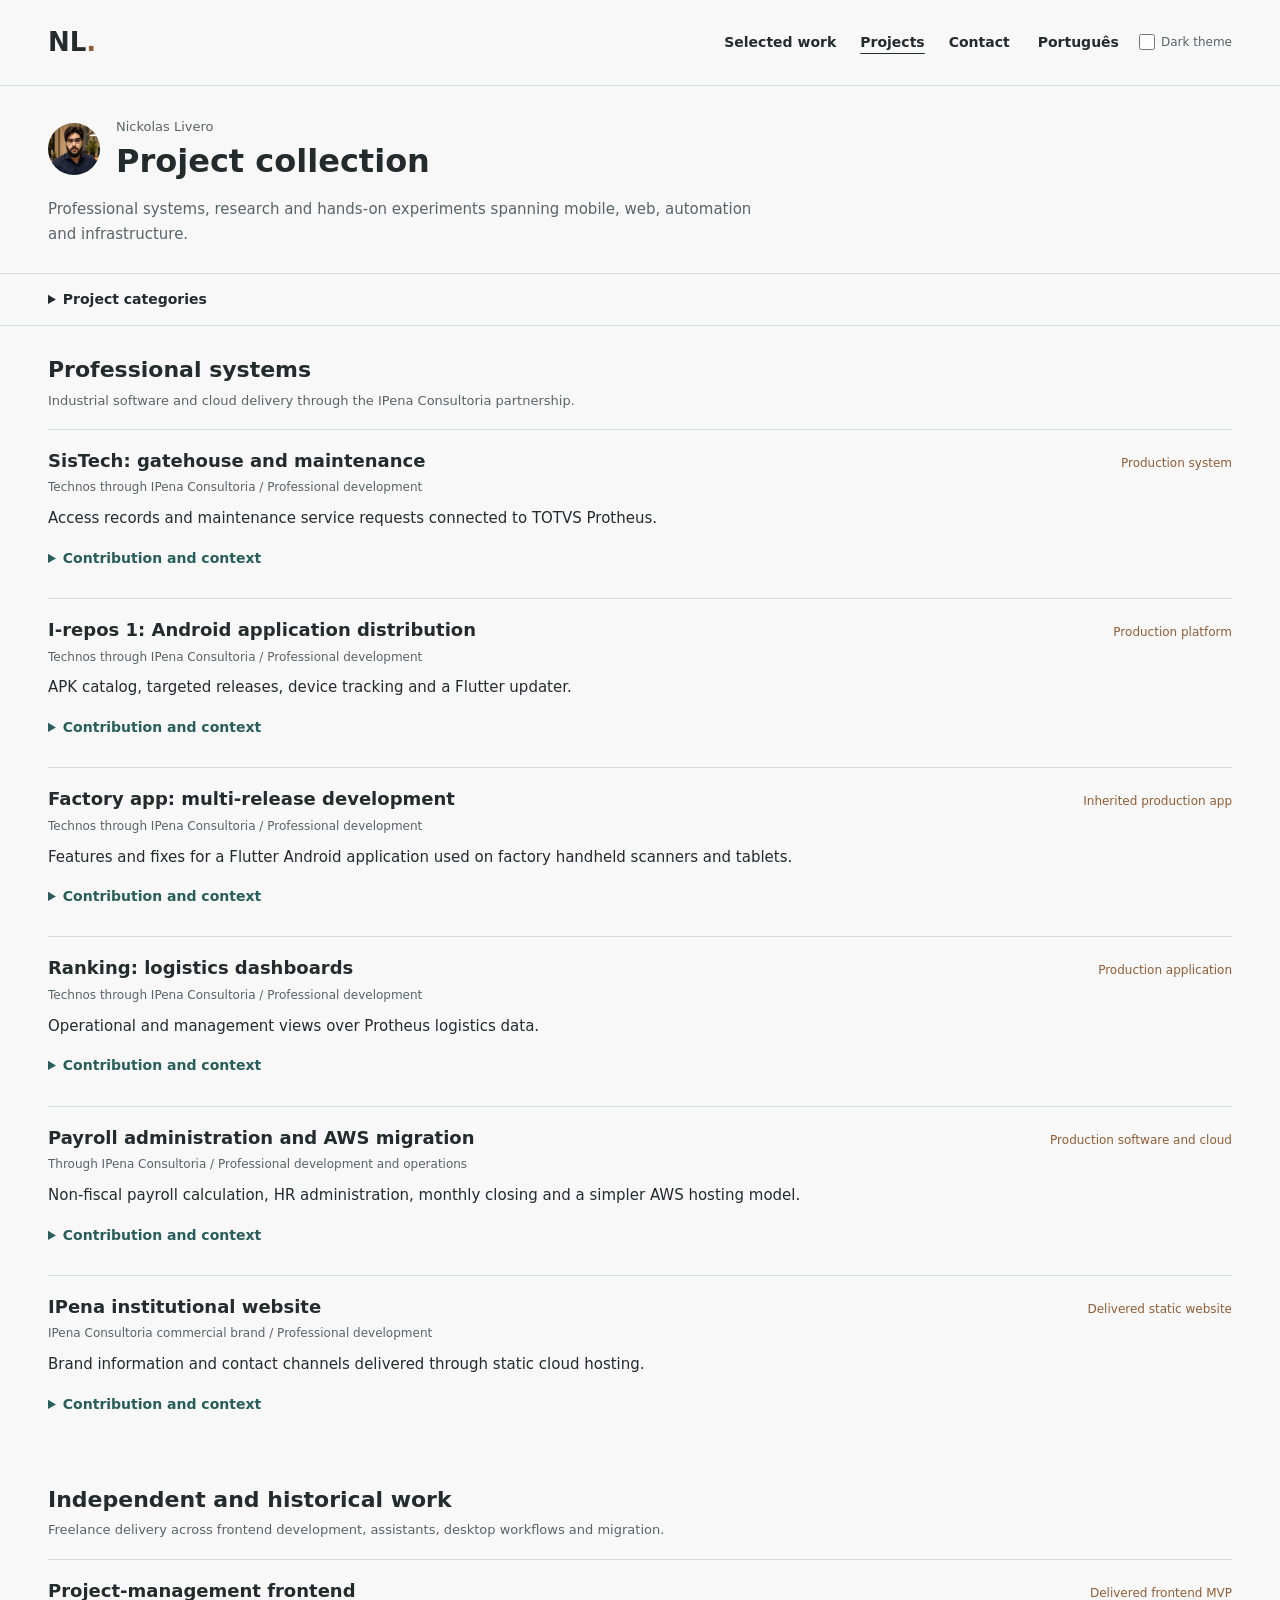
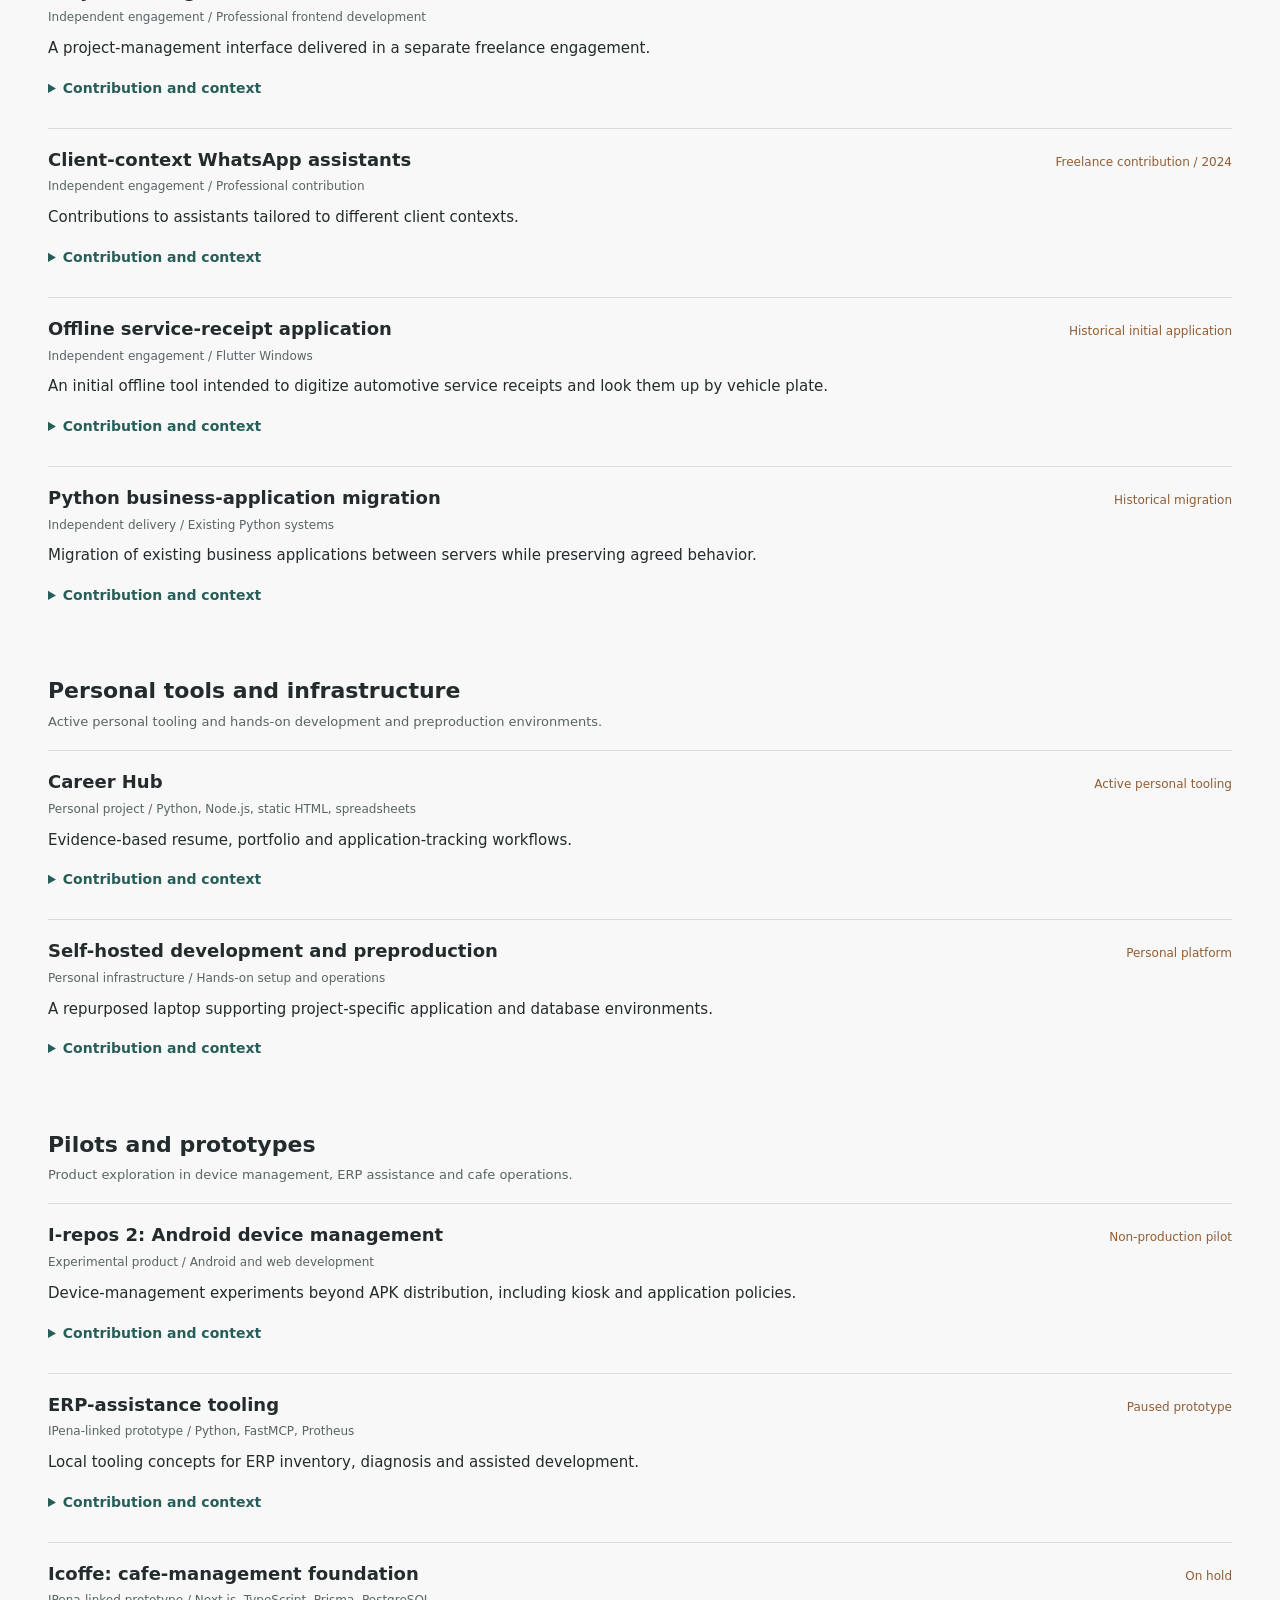
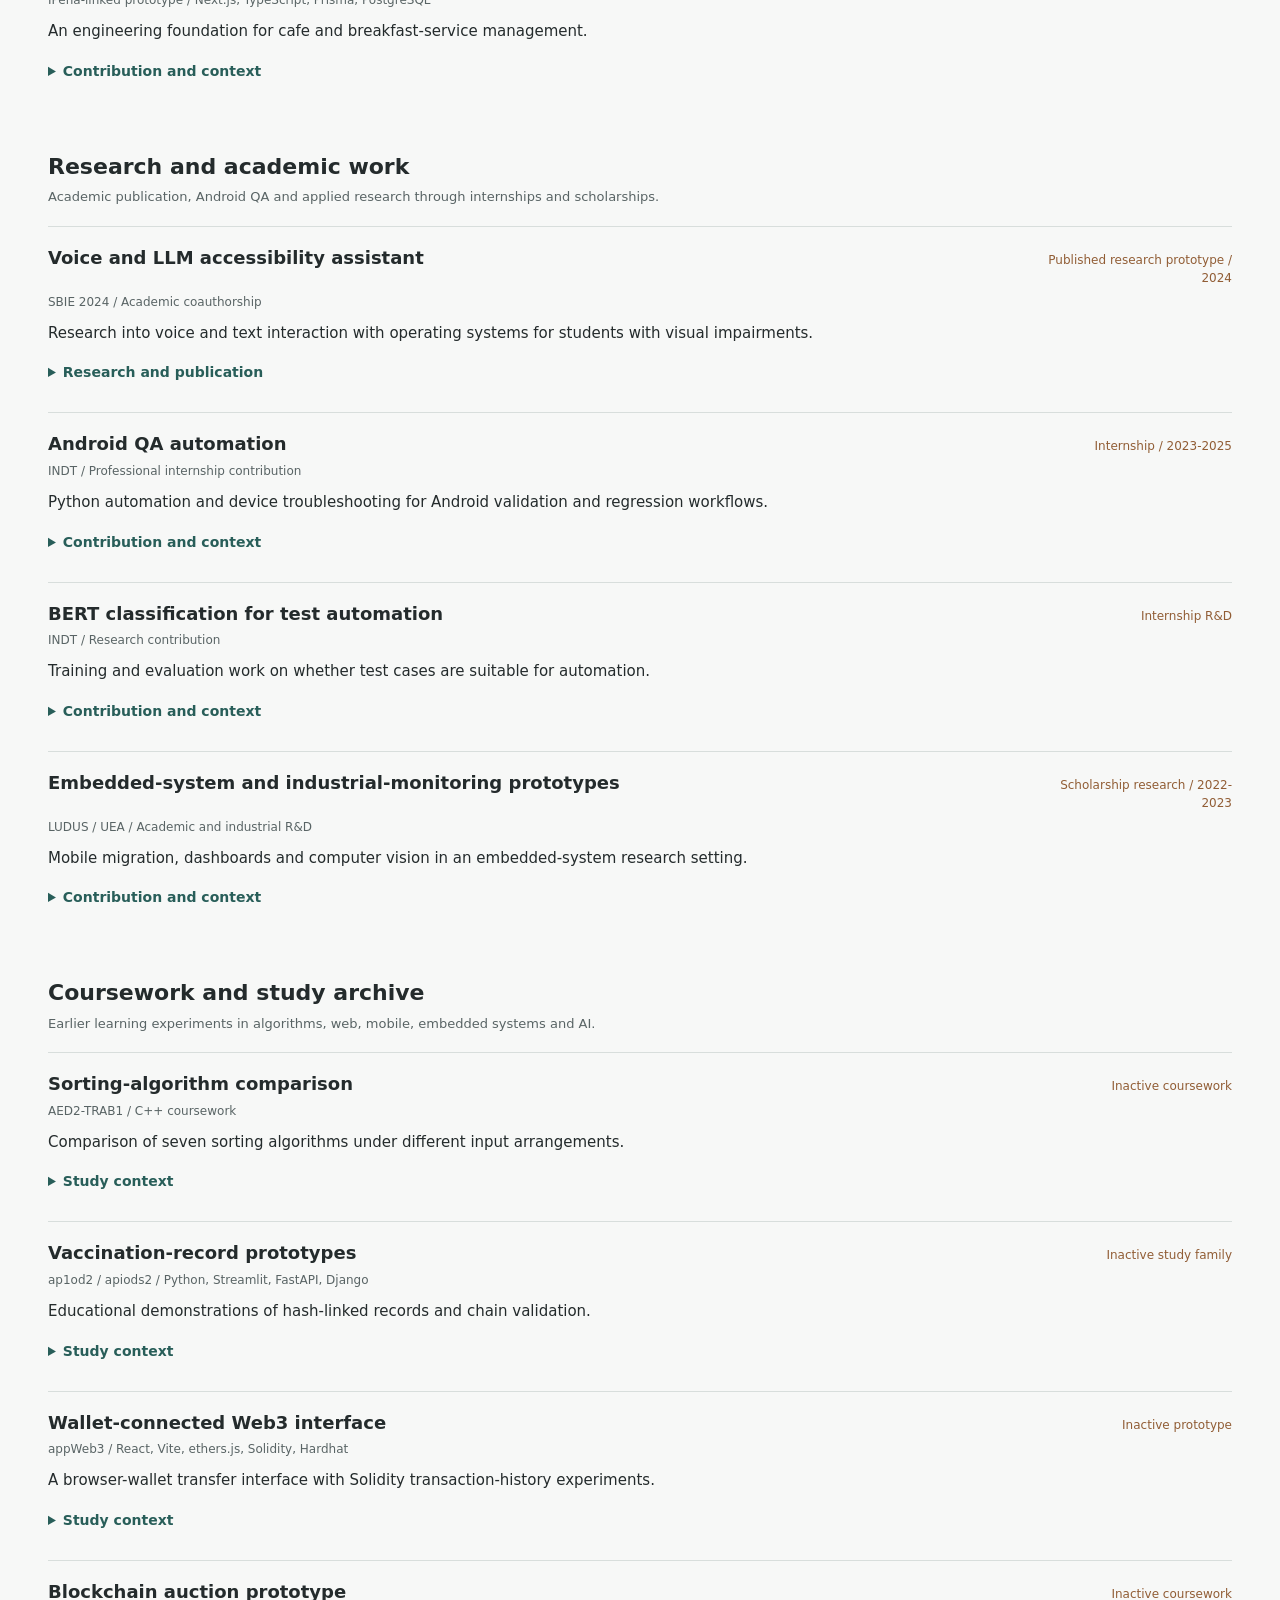
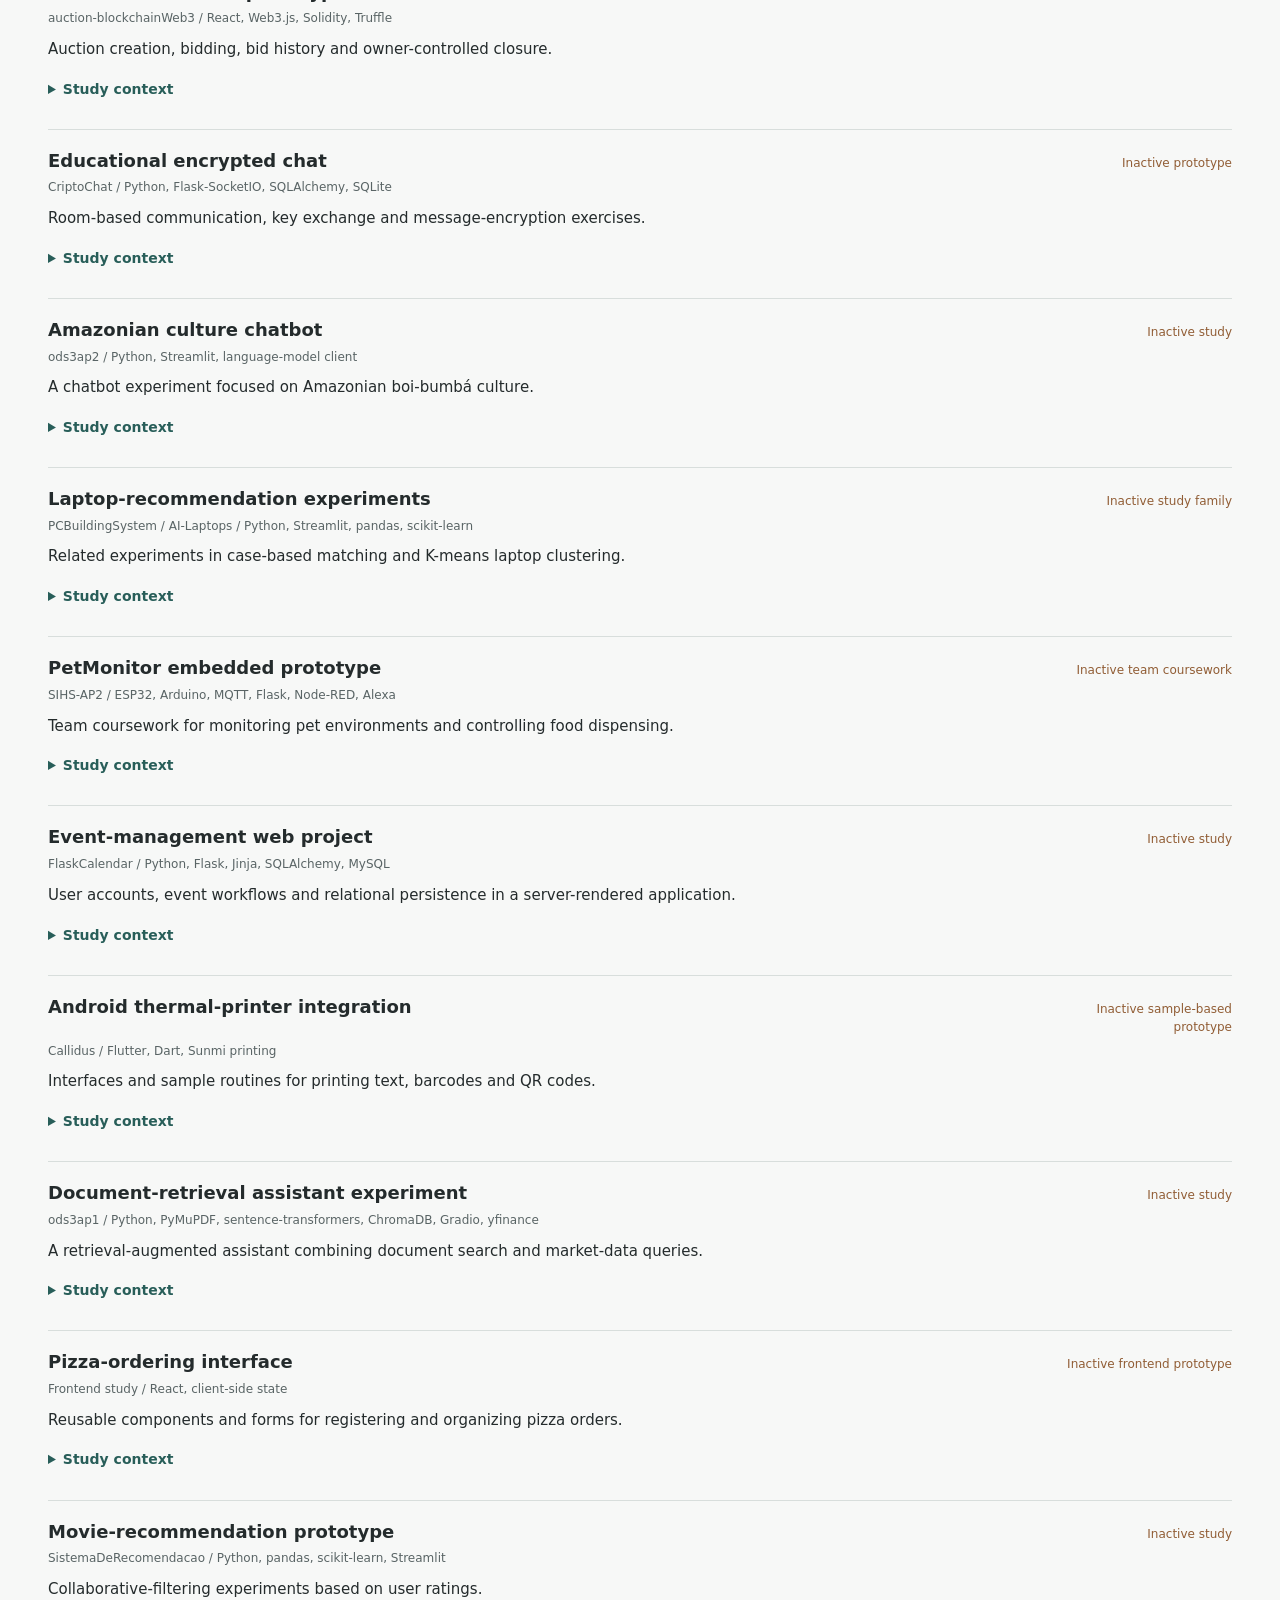
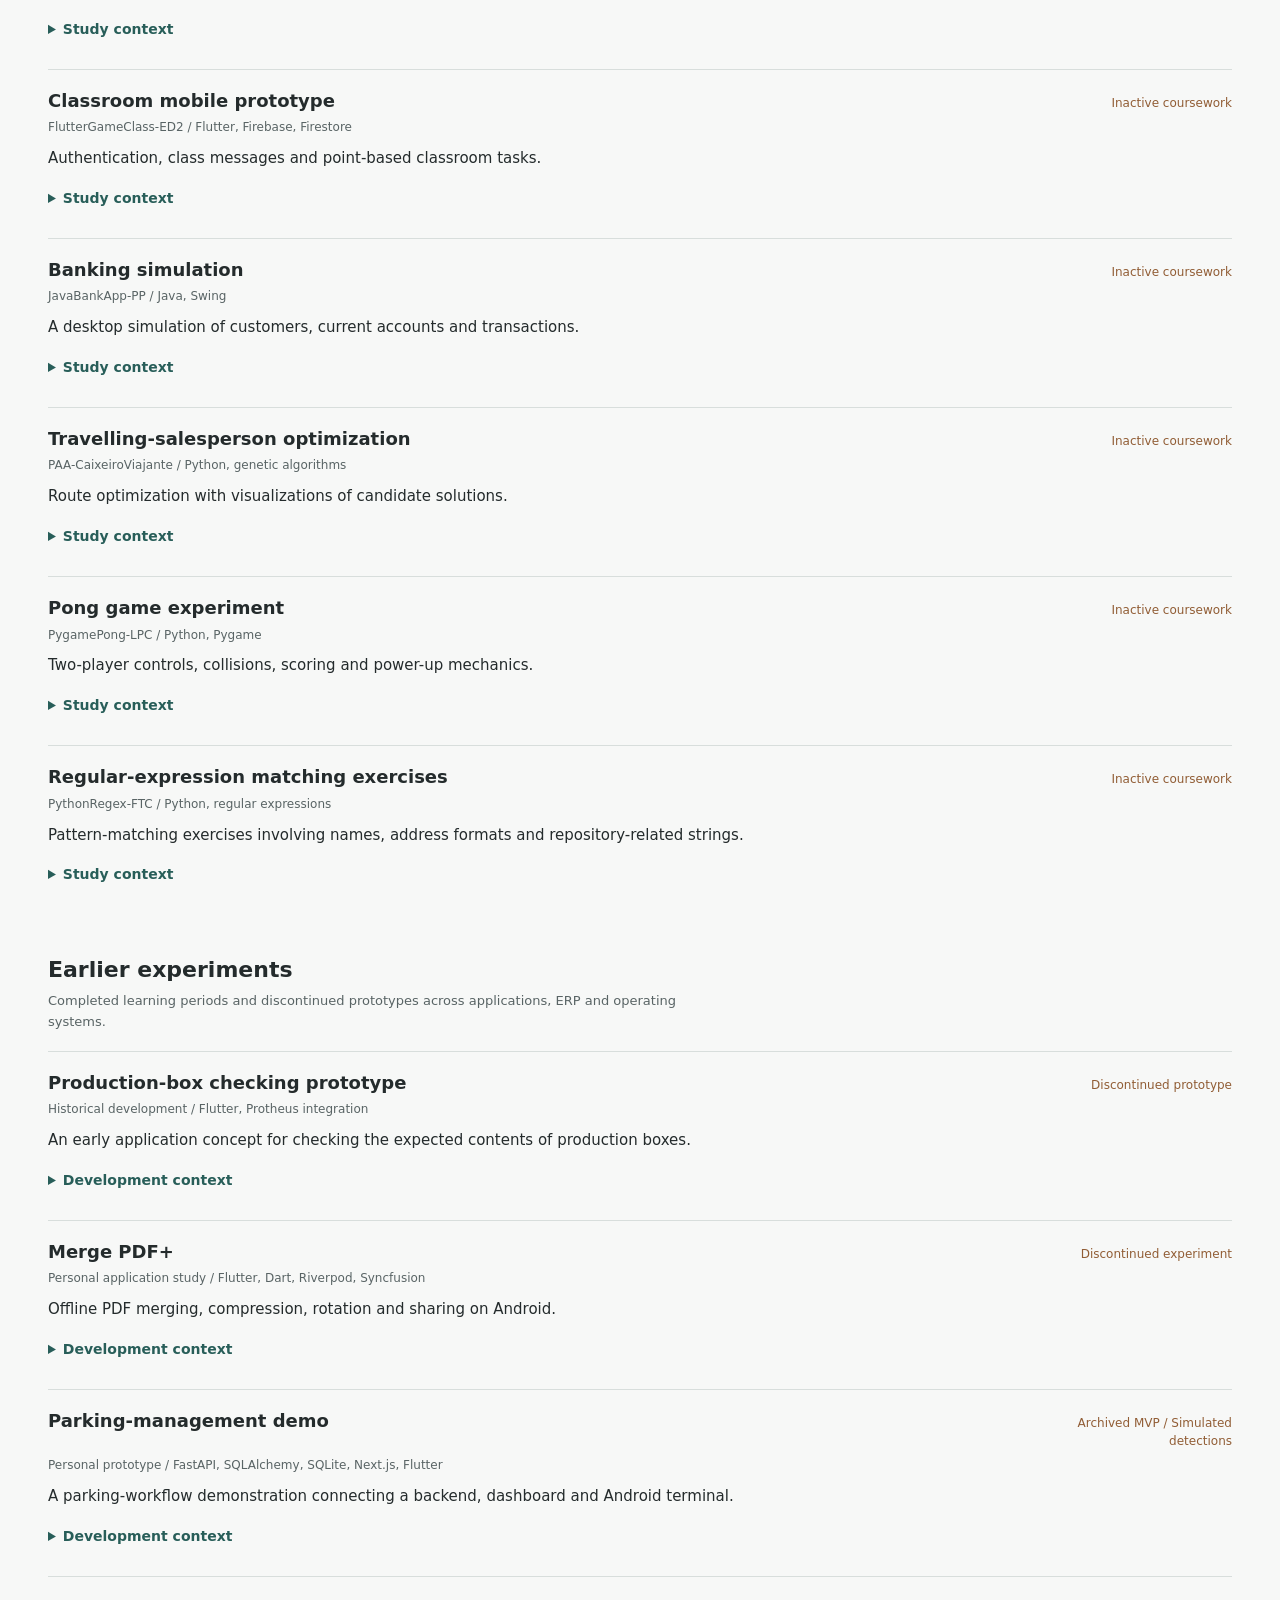
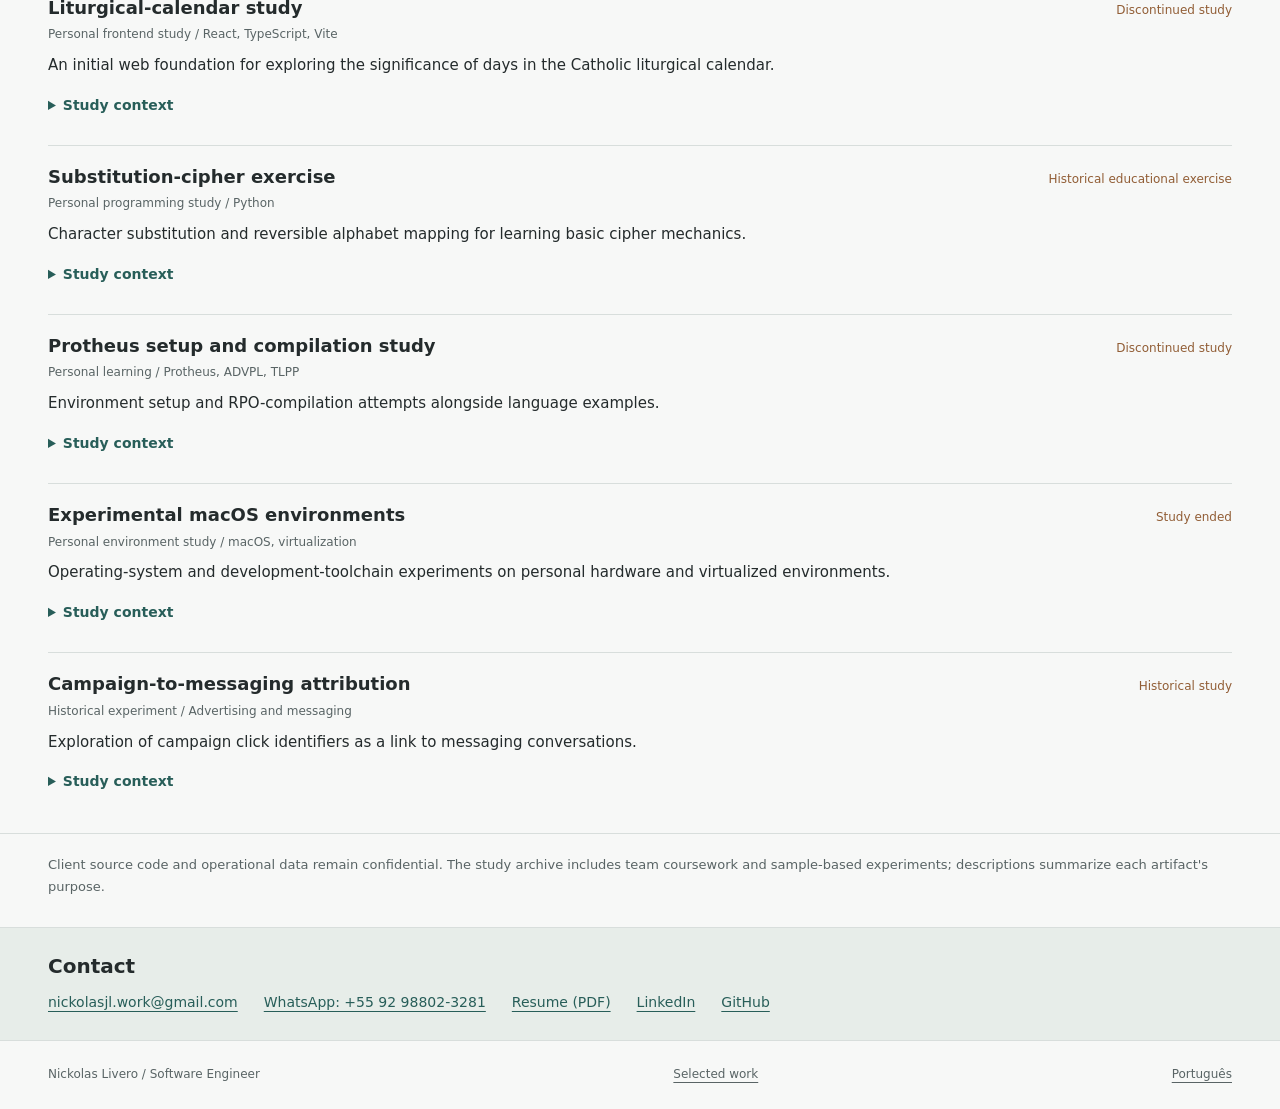
==== projects.html @ de32112e "Complete bilingual project portfolio and reviewed resume downloads" ====
<!doctype html>
<html lang="en">
<head>
  <meta charset="utf-8">
  <meta name="viewport" content="width=device-width, initial-scale=1">
  <title>Project collection | Nickolas Livero</title>
  <meta name="description" content="Professional systems, academic research and historical projects by Nickolas Livero, with contribution, technology and delivery context.">
  <meta name="theme-color" content="#f7f8f7">
  <link rel="canonical" href="https://nickolaslivero.github.io/projects.html">
  <link rel="alternate" hreflang="en" href="https://nickolaslivero.github.io/projects.html">
  <link rel="alternate" hreflang="pt-BR" href="https://nickolaslivero.github.io/projetos.html">
  <link rel="alternate" hreflang="x-default" href="https://nickolaslivero.github.io/projects.html">
  <meta property="og:type" content="website">
  <meta property="og:locale" content="en_US">
  <meta property="og:url" content="https://nickolaslivero.github.io/projects.html">
  <meta property="og:title" content="Project collection | Nickolas Livero">
  <meta property="og:description" content="Professional delivery, research prototypes and earlier work, with their different contexts kept explicit.">
  <meta property="og:image" content="https://nickolaslivero.github.io/assets/nickolas-livero-linkedin.jpeg">
  <meta name="twitter:card" content="summary">
  <link rel="icon" href="assets/favicon-32.png" sizes="32x32">
  <link rel="apple-touch-icon" href="assets/apple-touch-icon.png">
  <link rel="manifest" href="site.webmanifest">
  <link rel="stylesheet" href="assets/site.css">
  <link rel="stylesheet" href="assets/projects.css">
  <script src="assets/site.js" defer></script>
</head>
<body class="collection">
  <a class="skip-link" href="#main">Skip to content</a>
  <header class="site-header wrap">
    <a class="brand" href="index.html" aria-label="Nickolas Livero">NL<span>.</span></a>
    <nav aria-label="Main navigation">
      <a href="index.html#work">Selected work</a>
      <a href="projects.html" aria-current="page">Projects</a>
      <a href="#contact">Contact</a>
    </nav>
    <div class="header-tools">
      <a class="language" href="projetos.html" lang="pt-BR">Portugu&ecirc;s</a>
      <label class="theme-control" hidden><input id="theme-toggle" type="checkbox" role="switch"><span>Dark theme</span></label>
    </div>
  </header>
  <main id="main" tabindex="-1">
    <header class="collection-header wrap">
      <div class="collection-identity">
        <img class="collection-portrait" src="assets/nickolas-livero-linkedin.jpeg" width="52" height="52" alt="Nickolas Livero">
        <div><p class="collection-name">Nickolas Livero</p><h1>Project collection</h1></div>
      </div>
      <p class="collection-intro">Professional systems, research and hands-on experiments spanning mobile, web, automation and infrastructure.</p>
    </header>
    <details class="collection-index wrap">
      <summary>Project categories</summary>
      <nav aria-label="Project categories">
        <ul>
          <li><a href="#professional">Professional systems</a></li>
          <li><a href="#independent">Independent &amp; historical work</a></li>
          <li><a href="#infrastructure">Personal tools &amp; infrastructure</a></li>
          <li><a href="#pilots">Pilots &amp; prototypes</a></li>
          <li><a href="#research">Research &amp; academic work</a></li>
          <li><a href="#academic">Coursework &amp; study archive</a></li>
          <li><a href="#historical">Earlier experiments</a></li>
        </ul>
      </nav>
    </details>

    <section class="collection-category wrap" id="professional" aria-labelledby="professional-heading">
      <header><h2 id="professional-heading">Professional systems</h2><p>Industrial software and cloud delivery through the IPena Consultoria partnership.</p></header>
      <article class="project-row" id="sistech">
        <div class="project-heading"><h3>SisTech: gatehouse and maintenance</h3><p class="project-state">Production system</p></div>
        <p class="project-context">Technos through IPena Consultoria / Professional development</p>
        <p class="project-summary">Access records and maintenance service requests connected to TOTVS Protheus.</p>
        <details><summary>Contribution and context</summary><div class="project-detail">
          <p>Built SisTech from scratch, working directly with the client on requirements and improvements to operational workflows. Next.js/React, ASP.NET Core and PostgreSQL support access records, role-based permissions, audit trails and Protheus service requests. The production system continues to evolve through separate preproduction deliveries, illustrated in the linked captures.</p>
          <p class="project-links"><a href="assets/previews/gatehouse-overview.jpg">Gatehouse overview (preproduction)</a><a href="assets/previews/gatehouse-login.jpg">Login (preproduction)</a></p>
        </div></details>
      </article>
      <article class="project-row" id="irepos-1">
        <div class="project-heading"><h3>I-repos 1: Android application distribution</h3><p class="project-state">Production platform</p></div>
        <p class="project-context">Technos through IPena Consultoria / Professional development</p>
        <p class="project-summary">APK catalog, targeted releases, device tracking and a Flutter updater.</p>
        <details><summary>Contribution and context</summary><div class="project-detail">
          <p>Built the production distribution platform and updater from scratch and maintain their integration. NestJS/Prisma APIs and Next.js administration manage releases, while the Flutter updater verifies SHA-256 integrity and hands installation to Android's installer. I-repos 2 explores device-management capabilities as a separate pilot.</p>
          <p class="project-links"><a href="assets/previews/android-distribution-overview.jpg">Distribution overview (preproduction)</a><a href="assets/previews/android-distribution-login.jpg">Login (preproduction)</a></p>
        </div></details>
      </article>
      <article class="project-row" id="factory-app">
        <div class="project-heading"><h3>Factory app: multi-release development</h3><p class="project-state">Inherited production app</p></div>
        <p class="project-context">Technos through IPena Consultoria / Professional development</p>
        <p class="project-summary">Features and fixes for a Flutter Android application used on factory handheld scanners and tablets.</p>
        <details><summary>Contribution and context</summary><div class="project-detail">
          <p>Delivered substantial features and fixes across multiple releases of an inherited production application. Flutter/Dart work covers Protheus API integrations, barcode workflows and landscape-device usability. The linked captures show candidate interfaces in an Android emulator.</p>
          <p class="project-links"><a href="assets/previews/factory-app-menu.png">Candidate app menu (emulator)</a><a href="assets/previews/factory-app-wms-menu.png">Candidate WMS menu (emulator)</a><a href="assets/previews/factory-app-login.png">Candidate login (emulator)</a></p>
        </div></details>
      </article>
      <article class="project-row" id="ranking">
        <div class="project-heading"><h3>Ranking: logistics dashboards</h3><p class="project-state">Production application</p></div>
        <p class="project-context">Technos through IPena Consultoria / Professional development</p>
        <p class="project-summary">Operational and management views over Protheus logistics data.</p>
        <details><summary>Contribution and context</summary><div class="project-detail">
          <p>Built the Flutter Web application and server-side Dart proxy for Protheus logistics data. Shared requests, bounded retries and retention of the last complete dataset preserve context when an upstream refresh fails. The linked capture shows a filtered preproduction view.</p>
          <p class="project-links"><a href="assets/previews/logistics-dashboard.jpg">Filtered logistics view (preproduction)</a></p>
        </div></details>
      </article>
      <article class="project-row" id="payroll-cloud">
        <div class="project-heading"><h3>Payroll administration and AWS migration</h3><p class="project-state">Production software and cloud</p></div>
        <p class="project-context">Through IPena Consultoria / Professional development and operations</p>
        <p class="project-summary">Non-fiscal payroll calculation, HR administration, monthly closing and a simpler AWS hosting model.</p>
        <details><summary>Contribution and context</summary><div class="project-detail">
          <p>Developed and deployed the non-fiscal administration platform from an unfinished baseline using Flutter Web, TypeScript/Express and PostgreSQL, with recurring workflow support. Migrated ECS/EC2/RDS hosting to Lightsail/Docker/PostgreSQL while retaining S3/CloudFront delivery and off-host backups. Performed documented isolated restores and data-parity checks during the migration.</p>
          <p class="project-links"><a href="assets/previews/payroll-dashboard.jpg">Full dashboard (HML test data)</a><a href="assets/previews/payroll-login.jpg">Login (HML)</a></p>
        </div></details>
      </article>
      <article class="project-row" id="ipena-site">
        <div class="project-heading"><h3>IPena institutional website</h3><p class="project-state">Delivered static website</p></div>
        <p class="project-context">IPena Consultoria commercial brand / Professional development</p>
        <p class="project-summary">Brand information and contact channels delivered through static cloud hosting.</p>
        <details><summary>Contribution and context</summary><div class="project-detail">
          <p>Built the website from scratch and deployed a Next.js/React static export using TypeScript. Configured AWS S3 hosting, CloudFront delivery and Route 53 DNS for the institutional site.</p>
          <p class="project-links"><a href="assets/previews/ipena-website-services.jpg">Public services-page capture</a></p>
        </div></details>
      </article>
    </section>

    <section class="collection-category wrap" id="independent" aria-labelledby="independent-heading">
      <header><h2 id="independent-heading">Independent and historical work</h2><p>Freelance delivery across frontend development, assistants, desktop workflows and migration.</p></header>
      <article class="project-row" id="project-management">
        <div class="project-heading"><h3>Project-management frontend</h3><p class="project-state">Delivered frontend MVP</p></div>
        <p class="project-context">Independent engagement / Professional frontend development</p>
        <p class="project-summary">A project-management interface delivered in a separate freelance engagement.</p>
        <details><summary>Contribution and context</summary><div class="project-detail">
          <p>Developed and delivered a project-management frontend MVP using Next.js, React and TypeScript. The engagement focused on the application interface and frontend workflows.</p>
        </div></details>
      </article>
      <article class="project-row" id="whatsapp-assistants">
        <div class="project-heading"><h3>Client-context WhatsApp assistants</h3><p class="project-state">Freelance contribution / 2024</p></div>
        <p class="project-context">Independent engagement / Professional contribution</p>
        <p class="project-summary">Contributions to assistants tailored to different client contexts.</p>
        <details><summary>Contribution and context</summary><div class="project-detail">
          <p>Contributed to WhatsApp assistant workflows using Python, LangChain and LangGraph in 2024. Adapted an existing assistant base to different client contexts.</p>
        </div></details>
      </article>
      <article class="project-row" id="offline-receipts">
        <div class="project-heading"><h3>Offline service-receipt application</h3><p class="project-state">Historical initial application</p></div>
        <p class="project-context">Independent engagement / Flutter Windows</p>
        <p class="project-summary">An initial offline tool intended to digitize automotive service receipts and look them up by vehicle plate.</p>
        <details><summary>Contribution and context</summary><div class="project-detail">
          <p>Developed an initial Flutter/Dart Windows application around the client's receipt templates and offline workflow. The historical engagement covered receipt digitization and lookup by vehicle plate.</p>
        </div></details>
      </article>
      <article class="project-row" id="python-migration">
        <div class="project-heading"><h3>Python business-application migration</h3><p class="project-state">Historical migration</p></div>
        <p class="project-context">Independent delivery / Existing Python systems</p>
        <p class="project-summary">Migration of existing business applications between servers while preserving agreed behavior.</p>
        <details><summary>Contribution and context</summary><div class="project-detail">
          <p>Migrated existing Python business applications between servers. The engagement focused on preserving the agreed application behavior in the destination environment.</p>
        </div></details>
      </article>
    </section>

    <section class="collection-category wrap" id="infrastructure" aria-labelledby="infrastructure-heading">
      <header><h2 id="infrastructure-heading">Personal tools and infrastructure</h2><p>Active personal tooling and hands-on development and preproduction environments.</p></header>
      <article class="project-row" id="career-hub">
        <div class="project-heading"><h3>Career Hub</h3><p class="project-state">Active personal tooling</p></div>
        <p class="project-context">Personal project / Python, Node.js, static HTML, spreadsheets</p>
        <p class="project-summary">Evidence-based resume, portfolio and application-tracking workflows.</p>
        <details><summary>Contribution and context</summary><div class="project-detail">
          <p>Develop and maintain bilingual resume generation, a static portfolio, job discovery and spreadsheet-based application tracking. Evidence review and human approval guide applications and publication; the tooling prepares material rather than submitting applications automatically.</p>
        </div></details>
      </article>
      <article class="project-row" id="self-hosted">
        <div class="project-heading"><h3>Self-hosted development and preproduction</h3><p class="project-state">Personal platform</p></div>
        <p class="project-context">Personal infrastructure / Hands-on setup and operations</p>
        <p class="project-summary">A repurposed laptop supporting project-specific application and database environments.</p>
        <details><summary>Contribution and context</summary><div class="project-detail">
          <p>Upgraded an older personal laptop and configured Ubuntu, networking and project-specific Docker Compose runtimes for development and preproduction. Maintain scoped backups, checksum verification and selected isolated PostgreSQL restore exercises, with private SSH administration.</p>
        </div></details>
      </article>
    </section>

    <section class="collection-category wrap" id="pilots" aria-labelledby="pilots-heading">
      <header><h2 id="pilots-heading">Pilots and prototypes</h2><p>Product exploration in device management, ERP assistance and cafe operations.</p></header>
      <article class="project-row" id="irepos-2">
        <div class="project-heading"><h3>I-repos 2: Android device management</h3><p class="project-state">Non-production pilot</p></div>
        <p class="project-context">Experimental product / Android and web development</p>
        <p class="project-summary">Device-management experiments beyond APK distribution, including kiosk and application policies.</p>
        <details><summary>Contribution and context</summary><div class="project-detail">
          <p>Developed a non-production device-management pilot, separate from the I-repos 1 distribution platform. A Kotlin Android Device Owner agent and NestJS/Next.js administration explore kiosk and allowlist policies plus temporary view-only screen sessions.</p>
          <p class="project-links"><a href="assets/previews/android-management-handheld.png">Physical handheld launcher (pilot)</a><a href="assets/previews/android-management-pilot.jpg">Device-management pilot (preproduction)</a><a href="assets/previews/android-management-login.jpg">Pilot login (preproduction)</a></p>
        </div></details>
      </article>
      <article class="project-row" id="erp-assistance">
        <div class="project-heading"><h3>ERP-assistance tooling</h3><p class="project-state">Paused prototype</p></div>
        <p class="project-context">IPena-linked prototype / Python, FastMCP, Protheus</p>
        <p class="project-summary">Local tooling concepts for ERP inventory, diagnosis and assisted development.</p>
        <details><summary>Contribution and context</summary><div class="project-detail">
          <p>Explored a Python/FastMCP foundation for local ERP inventory, diagnostic context and knowledge access. The paused prototype also investigated assisted compilation and console workflows.</p>
        </div></details>
      </article>
      <article class="project-row" id="cafe-management">
        <div class="project-heading"><h3>Icoffe: cafe-management foundation</h3><p class="project-state">On hold</p></div>
        <p class="project-context">IPena-linked prototype / Next.js, TypeScript, Prisma, PostgreSQL</p>
        <p class="project-summary">An engineering foundation for cafe and breakfast-service management.</p>
        <details><summary>Contribution and context</summary><div class="project-detail">
          <p>Implemented an initial application foundation using Next.js, TypeScript, Prisma and PostgreSQL. The prototype explored a multi-client SaaS direction for cafe operations before development was put on hold.</p>
        </div></details>
      </article>
    </section>

    <section class="collection-category wrap" id="research" aria-labelledby="research-heading">
      <header><h2 id="research-heading">Research and academic work</h2><p>Academic publication, Android QA and applied research through internships and scholarships.</p></header>
      <article class="project-row" id="voice-assistant">
        <div class="project-heading"><h3>Voice and LLM accessibility assistant</h3><p class="project-state">Published research prototype / 2024</p></div>
        <p class="project-context">SBIE 2024 / Academic coauthorship</p>
        <p class="project-summary">Research into voice and text interaction with operating systems for students with visual impairments.</p>
        <details><summary>Research and publication</summary><div class="project-detail">
          <p>Coauthored the SBIE 2024 paper with Fabio S. Silva on a voice/text LLM research prototype using LM Studio and PostgreSQL. The study explores LLaMA 3, Mistral and Phi 3 for operating-system interaction by students with visual impairments. The publication record and related PAIC prototype source are linked below.</p>
          <p><cite class="publication-title" lang="pt-BR">Desenvolvimento de um Assistente Virtual Baseado em Voz e LLMs para Facilitar a Intera&ccedil;&atilde;o de Estudantes com Defici&ecirc;ncia Visual com Sistemas Operacionais</cite></p>
          <p class="publication-meta">Nickolas J. S. Livero; Fabio S. Silva. SBIE 2024, Trabalhos em Andamento. Published <time datetime="2024-11-04">4 November 2024</time>, pp. 2987-2998.</p>
          <p class="project-links"><a href="https://doi.org/10.5753/sbie.2024.244662">DOI: 10.5753/sbie.2024.244662</a><a href="https://sol.sbc.org.br/index.php/sbie/article/view/31461">Official SBC record</a><a href="https://github.com/nickolaslivero/PAIC">PAIC prototype repository</a></p>
        </div></details>
      </article>
      <article class="project-row" id="android-qa">
        <div class="project-heading"><h3>Android QA automation</h3><p class="project-state">Internship / 2023-2025</p></div>
        <p class="project-context">INDT / Professional internship contribution</p>
        <p class="project-summary">Python automation and device troubleshooting for Android validation and regression workflows.</p>
        <details><summary>Contribution and context</summary><div class="project-detail">
          <p>Developed UI Automator tests from screen XML hierarchies and widget attributes, with Android Studio and ADB for physical-device troubleshooting. Used Python, pytest, Cypress, Gerrit and Jenkins in QA execution and review workflows.</p>
        </div></details>
      </article>
      <article class="project-row" id="bert-qa">
        <div class="project-heading"><h3>BERT classification for test automation</h3><p class="project-state">Internship R&amp;D</p></div>
        <p class="project-context">INDT / Research contribution</p>
        <p class="project-summary">Training and evaluation work on whether test cases are suitable for automation.</p>
        <details><summary>Contribution and context</summary><div class="project-detail">
          <p>Contributed to Python-based training, fine-tuning and evaluation of BERT classifiers for test-case automation suitability. Supported dataset-based experiments alongside separate generative AI exploration in the internship R&amp;D setting.</p>
        </div></details>
      </article>
      <article class="project-row" id="embedded-research">
        <div class="project-heading"><h3>Embedded-system and industrial-monitoring prototypes</h3><p class="project-state">Scholarship research / 2022-2023</p></div>
        <p class="project-context">LUDUS / UEA / Academic and industrial R&amp;D</p>
        <p class="project-summary">Mobile migration, dashboards and computer vision in an embedded-system research setting.</p>
        <details><summary>Contribution and context</summary><div class="project-detail">
          <p>Worked on migration of legacy Java Android workflows to Flutter/Dart research prototypes. Built React dashboards integrated with Python computer-vision modules and contributed to data processing, classification and model validation during the LUDUS/UEA scholarship.</p>
        </div></details>
      </article>
    </section>
    <section class="collection-category wrap" id="academic" aria-labelledby="academic-heading">
      <header><h2 id="academic-heading">Coursework and study archive</h2><p>Earlier learning experiments in algorithms, web, mobile, embedded systems and AI.</p></header>
      <article class="project-row" id="sorting-algorithms">
        <div class="project-heading"><h3>Sorting-algorithm comparison</h3><p class="project-state">Inactive coursework</p></div>
        <p class="project-context">AED2-TRAB1 / C++ coursework</p>
        <p class="project-summary">Comparison of seven sorting algorithms under different input arrangements.</p>
        <details><summary>Study context</summary><div class="project-detail"><p>Coursework comparing seven sorting algorithms in C++. Records execution time, comparisons and data movements across different input arrangements.</p><p class="project-links"><a href="https://github.com/nickolaslivero/AED2-TRAB1">Coursework repository</a></p></div></details>
      </article>
      <article class="project-row" id="vaccination-records">
        <div class="project-heading"><h3>Vaccination-record prototypes</h3><p class="project-state">Inactive study family</p></div>
        <p class="project-context">ap1od2 / apiods2 / Python, Streamlit, FastAPI, Django</p>
        <p class="project-summary">Educational demonstrations of hash-linked records and chain validation.</p>
        <details><summary>Study context</summary><div class="project-detail"><p>Related study variants explore vaccination records over local hash-linked chains. The Streamlit demonstration and FastAPI/Django variant are grouped by domain, covering chain validation and interface/API access.</p><p class="project-links"><a href="https://github.com/nickolaslivero/apiods2">API variant repository</a></p></div></details>
      </article>
      <article class="project-row" id="wallet-transfers">
        <div class="project-heading"><h3>Wallet-connected Web3 interface</h3><p class="project-state">Inactive prototype</p></div>
        <p class="project-context">appWeb3 / React, Vite, ethers.js, Solidity, Hardhat</p>
        <p class="project-summary">A browser-wallet transfer interface with Solidity transaction-history experiments.</p>
        <details><summary>Study context</summary><div class="project-detail"><p>Coursework exploring browser-wallet integration with React and ethers.js. Solidity and Hardhat support transaction-history and contract experiments.</p></div></details>
      </article>
      <article class="project-row" id="auction-prototype">
        <div class="project-heading"><h3>Blockchain auction prototype</h3><p class="project-state">Inactive coursework</p></div>
        <p class="project-context">auction-blockchainWeb3 / React, Web3.js, Solidity, Truffle</p>
        <p class="project-summary">Auction creation, bidding, bid history and owner-controlled closure.</p>
        <details><summary>Study context</summary><div class="project-detail"><p>Coursework connecting React views to Solidity auction contracts through Web3.js and Truffle. Bidding and history are demonstrated, while closure emits contract events without completing seller payment.</p><p class="project-links"><a href="https://github.com/nickolaslivero/auction-blockchainWeb3">Coursework repository</a></p></div></details>
      </article>
      <article class="project-row" id="encrypted-chat">
        <div class="project-heading"><h3>Educational encrypted chat</h3><p class="project-state">Inactive prototype</p></div>
        <p class="project-context">CriptoChat / Python, Flask-SocketIO, SQLAlchemy, SQLite</p>
        <p class="project-summary">Room-based communication, key exchange and message-encryption exercises.</p>
        <details><summary>Study context</summary><div class="project-detail"><p>An educational chat prototype exploring RSA key exchange and 3DES message encryption. Python, Flask-SocketIO and SQLite support room-based messaging and persistence.</p></div></details>
      </article>
      <article class="project-row" id="culture-chatbot">
        <div class="project-heading"><h3>Amazonian culture chatbot</h3><p class="project-state">Inactive study</p></div>
        <p class="project-context">ods3ap2 / Python, Streamlit, language-model client</p>
        <p class="project-summary">A chatbot experiment focused on Amazonian boi-bumb&aacute; culture.</p>
        <details><summary>Study context</summary><div class="project-detail"><p>A study combining a Streamlit chatbot interface with a language-model client. Dataset-preparation scripts explore material about Amazonian boi-bumb&aacute; culture.</p></div></details>
      </article>
      <article class="project-row" id="laptop-recommendation">
        <div class="project-heading"><h3>Laptop-recommendation experiments</h3><p class="project-state">Inactive study family</p></div>
        <p class="project-context">PCBuildingSystem / AI-Laptops / Python, Streamlit, pandas, scikit-learn</p>
        <p class="project-summary">Related experiments in case-based matching and K-means laptop clustering.</p>
        <details><summary>Study context</summary><div class="project-detail"><p>A study family exploring case-based equipment matching and K-means clustering by price and hardware specifications. PCBuildingSystem and AI-Laptops are related variants using Streamlit, pandas and scikit-learn.</p><p class="project-links"><a href="https://github.com/nickolaslivero/PCBuildingSystem">PCBuildingSystem repository</a><a href="https://github.com/nickolaslivero/AI-Laptops">AI-Laptops variant</a></p></div></details>
      </article>
      <article class="project-row" id="pet-monitor">
        <div class="project-heading"><h3>PetMonitor embedded prototype</h3><p class="project-state">Inactive team coursework</p></div>
        <p class="project-context">SIHS-AP2 / ESP32, Arduino, MQTT, Flask, Node-RED, Alexa</p>
        <p class="project-summary">Team coursework for monitoring pet environments and controlling food dispensing.</p>
        <details><summary>Study context</summary><div class="project-detail"><p>Team coursework exploring pet-environment monitoring and food-dispensing control. The prototype connects ESP32 firmware to MQTT, Flask, Node-RED and Alexa integrations.</p><p class="project-links"><a href="https://github.com/nickolaslivero/SIHS-AP2">Team coursework repository</a></p></div></details>
      </article>
      <article class="project-row" id="flask-calendar">
        <div class="project-heading"><h3>Event-management web project</h3><p class="project-state">Inactive study</p></div>
        <p class="project-context">FlaskCalendar / Python, Flask, Jinja, SQLAlchemy, MySQL</p>
        <p class="project-summary">User accounts, event workflows and relational persistence in a server-rendered application.</p>
        <details><summary>Study context</summary><div class="project-detail"><p>A web study exploring event management and user accounts through Flask/Jinja views. SQLAlchemy and MySQL provide the relational persistence context.</p><p class="project-links"><a href="https://github.com/nickolaslivero/FlaskCalendar">Study repository</a></p></div></details>
      </article>
      <article class="project-row" id="thermal-printer">
        <div class="project-heading"><h3>Android thermal-printer integration</h3><p class="project-state">Inactive sample-based prototype</p></div>
        <p class="project-context">Callidus / Flutter, Dart, Sunmi printing</p>
        <p class="project-summary">Interfaces and sample routines for printing text, barcodes and QR codes.</p>
        <details><summary>Study context</summary><div class="project-detail"><p>A sample-based Flutter/Dart prototype exploring Sunmi thermal-printer integration on Android. Includes routines for text, barcode and QR printing.</p><p class="project-links"><a href="https://github.com/nickolaslivero/Flutter-Project---Callidus">Study repository</a></p></div></details>
      </article>
      <article class="project-row" id="retrieval-assistant">
        <div class="project-heading"><h3>Document-retrieval assistant experiment</h3><p class="project-state">Inactive study</p></div>
        <p class="project-context">ods3ap1 / Python, PyMuPDF, sentence-transformers, ChromaDB, Gradio, yfinance</p>
        <p class="project-summary">A retrieval-augmented assistant combining document search and market-data queries.</p>
        <details><summary>Study context</summary><div class="project-detail"><p>A retrieval-augmented assistant experiment using document extraction, embeddings and ChromaDB to assemble language-model context. Gradio provides the interface, with yfinance for market-data queries.</p></div></details>
      </article>
      <article class="project-row" id="pizza-orders">
        <div class="project-heading"><h3>Pizza-ordering interface</h3><p class="project-state">Inactive frontend prototype</p></div>
        <p class="project-context">Frontend study / React, client-side state</p>
        <p class="project-summary">Reusable components and forms for registering and organizing pizza orders.</p>
        <details><summary>Study context</summary><div class="project-detail"><p>A React frontend exercise for registering and organizing pizza orders. Reusable components, forms and in-memory client state model the ordering interface.</p><p class="project-links"><a href="https://github.com/nickolaslivero/ReactJS-MongoDB">Study repository</a></p></div></details>
      </article>
      <article class="project-row" id="movie-recommendation">
        <div class="project-heading"><h3>Movie-recommendation prototype</h3><p class="project-state">Inactive study</p></div>
        <p class="project-context">SistemaDeRecomendacao / Python, pandas, scikit-learn, Streamlit</p>
        <p class="project-summary">Collaborative-filtering experiments based on user ratings.</p>
        <details><summary>Study context</summary><div class="project-detail"><p>A collaborative-filtering study based on normalized user ratings and Euclidean-distance similarity. A Streamlit interface presents the movie-recommendation experiments.</p><p class="project-links"><a href="https://github.com/nickolaslivero/SistemaDeRecomendacao">Study repository</a></p></div></details>
      </article>
      <article class="project-row" id="classroom-app">
        <div class="project-heading"><h3>Classroom mobile prototype</h3><p class="project-state">Inactive coursework</p></div>
        <p class="project-context">FlutterGameClass-ED2 / Flutter, Firebase, Firestore</p>
        <p class="project-summary">Authentication, class messages and point-based classroom tasks.</p>
        <details><summary>Study context</summary><div class="project-detail"><p>Coursework exploring classroom interactions with Flutter and Firebase services. Authentication, class messages and point-based tasks use Firestore persistence.</p><p class="project-links"><a href="https://github.com/nickolaslivero/FlutterGameClass-ED2">Coursework repository</a></p></div></details>
      </article>
      <article class="project-row" id="java-bank">
        <div class="project-heading"><h3>Banking simulation</h3><p class="project-state">Inactive coursework</p></div>
        <p class="project-context">JavaBankApp-PP / Java, Swing</p>
        <p class="project-summary">A desktop simulation of customers, current accounts and transactions.</p>
        <details><summary>Study context</summary><div class="project-detail"><p>Coursework modeling customers and current accounts in a Java Swing desktop application. Simulated deposits, withdrawals and statements exercise object-oriented programming and interface design.</p><p class="project-links"><a href="https://github.com/nickolaslivero/JavaBankApp-PP">Coursework repository</a></p></div></details>
      </article>
      <article class="project-row" id="route-optimization">
        <div class="project-heading"><h3>Travelling-salesperson optimization</h3><p class="project-state">Inactive coursework</p></div>
        <p class="project-context">PAA-CaixeiroViajante / Python, genetic algorithms</p>
        <p class="project-summary">Route optimization with visualizations of candidate solutions.</p>
        <details><summary>Study context</summary><div class="project-detail"><p>Coursework applying a genetic algorithm to the travelling-salesperson problem in Python. Visualizations show candidate routes and the evolution of solution quality.</p><p class="project-links"><a href="https://github.com/nickolaslivero/PAA-CaixeiroViajante">Coursework repository</a></p></div></details>
      </article>
      <article class="project-row" id="pong-study">
        <div class="project-heading"><h3>Pong game experiment</h3><p class="project-state">Inactive coursework</p></div>
        <p class="project-context">PygamePong-LPC / Python, Pygame</p>
        <p class="project-summary">Two-player controls, collisions, scoring and power-up mechanics.</p>
        <details><summary>Study context</summary><div class="project-detail"><p>A Python/Pygame programming exercise with two-player Pong mechanics. Controls, collisions, scoring and power-ups explore interactive game loops.</p><p class="project-links"><a href="https://github.com/nickolaslivero/PygamePong-LPC">Coursework repository</a></p></div></details>
      </article>
      <article class="project-row" id="regex-study">
        <div class="project-heading"><h3>Regular-expression matching exercises</h3><p class="project-state">Inactive coursework</p></div>
        <p class="project-context">PythonRegex-FTC / Python, regular expressions</p>
        <p class="project-summary">Pattern-matching exercises involving names, address formats and repository-related strings.</p>
        <details><summary>Study context</summary><div class="project-detail"><p>Coursework exploring matching and extraction with Python regular expressions. Examples cover names, address formats and repository-related text.</p><p class="project-links"><a href="https://github.com/nickolaslivero/PythonRegex-FTC">Coursework repository</a></p></div></details>
      </article>
    </section>
    <section class="collection-category wrap" id="historical" aria-labelledby="historical-heading">
      <header><h2 id="historical-heading">Earlier experiments</h2><p>Completed learning periods and discontinued prototypes across applications, ERP and operating systems.</p></header>
      <article class="project-row" id="box-checking">
        <div class="project-heading"><h3>Production-box checking prototype</h3><p class="project-state">Discontinued prototype</p></div>
        <p class="project-context">Historical development / Flutter, Protheus integration</p>
        <p class="project-summary">An early application concept for checking the expected contents of production boxes.</p>
        <details><summary>Development context</summary><div class="project-detail"><p>Developed a Flutter prototype for checking expected items in a production-line box through Protheus requests. The project ended at the prototype stage before production use.</p></div></details>
      </article>
      <article class="project-row" id="offline-pdf">
        <div class="project-heading"><h3>Merge PDF+</h3><p class="project-state">Discontinued experiment</p></div>
        <p class="project-context">Personal application study / Flutter, Dart, Riverpod, Syncfusion</p>
        <p class="project-summary">Offline PDF merging, compression, rotation and sharing on Android.</p>
        <details><summary>Development context</summary><div class="project-detail"><p>Explored offline PDF workflows in a Flutter Android application using Riverpod and Syncfusion. The personal experiment covered merging, compression, rotation and sharing before development ended.</p></div></details>
      </article>
      <article class="project-row" id="parking-demo">
        <div class="project-heading"><h3>Parking-management demo</h3><p class="project-state">Archived MVP / Simulated detections</p></div>
        <p class="project-context">Personal prototype / FastAPI, SQLAlchemy, SQLite, Next.js, Flutter</p>
        <p class="project-summary">A parking-workflow demonstration connecting a backend, dashboard and Android terminal.</p>
        <details><summary>Development context</summary><div class="project-detail"><p>Developed an MVP foundation with a Python/FastAPI backend, Next.js dashboard and Flutter Android terminal. Demonstrations use simulated plate detections rather than real OCR; the prototype is archived.</p></div></details>
      </article>
      <article class="project-row" id="liturgical-calendar">
        <div class="project-heading"><h3>Liturgical-calendar study</h3><p class="project-state">Discontinued study</p></div>
        <p class="project-context">Personal frontend study / React, TypeScript, Vite</p>
        <p class="project-summary">An initial web foundation for exploring the significance of days in the Catholic liturgical calendar.</p>
        <details><summary>Study context</summary><div class="project-detail"><p>Explored a React/TypeScript application foundation using Vite for a liturgical-calendar concept. The study ended during initial development.</p></div></details>
      </article>
      <article class="project-row" id="substitution-cipher">
        <div class="project-heading"><h3>Substitution-cipher exercise</h3><p class="project-state">Historical educational exercise</p></div>
        <p class="project-context">Personal programming study / Python</p>
        <p class="project-summary">Character substitution and reversible alphabet mapping for learning basic cipher mechanics.</p>
        <details><summary>Study context</summary><div class="project-detail"><p>A Python exercise using a password-derived SHA-256 seed to shuffle a substitution alphabet. Reversing the mapping demonstrates decryption as an educational cipher.</p></div></details>
      </article>
      <article class="project-row" id="protheus-study">
        <div class="project-heading"><h3>Protheus setup and compilation study</h3><p class="project-state">Discontinued study</p></div>
        <p class="project-context">Personal learning / Protheus, ADVPL, TLPP</p>
        <p class="project-summary">Environment setup and RPO-compilation attempts alongside language examples.</p>
        <details><summary>Study context</summary><div class="project-detail"><p>Explored Protheus environment setup, RPO-compilation attempts and ADVPL/TLPP examples. Compilation remained unresolved when the study ended.</p></div></details>
      </article>
      <article class="project-row" id="macos-study">
        <div class="project-heading"><h3>Experimental macOS environments</h3><p class="project-state">Study ended</p></div>
        <p class="project-context">Personal environment study / macOS, virtualization</p>
        <p class="project-summary">Operating-system and development-toolchain experiments on personal hardware and virtualized environments.</p>
        <details><summary>Study context</summary><div class="project-detail"><p>Explored macOS environment setup and development-toolchain compatibility, first on personal hardware and later through virtualization. The work remained an environment study and ended without an iOS product.</p></div></details>
      </article>
      <article class="project-row" id="campaign-attribution">
        <div class="project-heading"><h3>Campaign-to-messaging attribution</h3><p class="project-state">Historical study</p></div>
        <p class="project-context">Historical experiment / Advertising and messaging</p>
        <p class="project-summary">Exploration of campaign click identifiers as a link to messaging conversations.</p>
        <details><summary>Study context</summary><div class="project-detail"><p>A historical experiment, described from personal recollection, explored linking campaign click identifiers to messaging conversations. Its focus was attribution, distinct from assistant development.</p></div></details>
      </article>
    </section>
    <p class="collection-note wrap">Client source code and operational data remain confidential. The study archive includes team coursework and sample-based experiments; descriptions summarize each artifact's purpose.</p>
    <section class="collection-contact" id="contact" aria-labelledby="contact-heading">
      <div class="wrap"><h2 id="contact-heading">Contact</h2><div class="collection-contact-links">
        <a href="mailto:nickolasjl.work@gmail.com">nickolasjl.work@gmail.com</a>
        <a href="https://wa.me/5592988023281" aria-label="Contact Nickolas Livero on WhatsApp">WhatsApp: +55 92 98802-3281</a>
        <a href="cv-en.pdf" download>Resume (PDF)</a>
        <a href="https://www.linkedin.com/in/nickolaslivero/">LinkedIn</a>
        <a href="https://github.com/nickolaslivero">GitHub</a>
      </div></div>
    </section>
  </main>
  <footer class="wrap site-footer"><p>Nickolas Livero / Software Engineer</p><a href="index.html">Selected work</a><a href="projetos.html" lang="pt-BR">Portugu&ecirc;s</a></footer>
</body>
</html>
---- assets/site.css ----
:root {
  color-scheme: light;
  --bg: #f7f8f7;
  --text: #242b2c;
  --muted: #596465;
  --rule: #d8dedc;
  --accent: #285e59;
  --accent-hover: #184540;
  --surface: #e7ede9;
  --brand: #915d35;
  --contact: #242829;
  --contact-text: #f7f8f7;
}
html[data-theme="dark"] {
  color-scheme: dark;
  --bg: #1b2021;
  --text: #f1f4f2;
  --muted: #b6c2be;
  --rule: #414b4b;
  --accent: #b2cec3;
  --accent-hover: #d5e5de;
  --surface: #293234;
  --brand: #ddb894;
}
* { box-sizing: border-box; }
html { scroll-behavior: smooth; scroll-padding-top: 24px; }
body { margin: 0; background: var(--bg); color: var(--text); font: 1rem/1.65 system-ui, -apple-system, "Segoe UI", sans-serif; letter-spacing: 0; }
a { color: var(--accent); text-underline-offset: 4px; }
a:hover { color: var(--accent-hover); }
a, button, input { -webkit-tap-highlight-color: transparent; }
:focus-visible { outline: 3px solid var(--brand); outline-offset: 5px; }
img { display: block; max-width: 100%; }
.sr-only { position: absolute; width: 1px; height: 1px; margin: -1px; padding: 0; overflow: hidden; clip-path: inset(50%); white-space: nowrap; border: 0; }
h1, h2, h3, h4, p { margin: 0; }
h1, h2, h3, h4 { line-height: 1.25; font-weight: 650; overflow-wrap: anywhere; }
h1 { font-size: 3rem; }
h2 { font-size: 2rem; }
h3 { font-size: 1.4375rem; }
h4 { font-size: 1.125rem; }
.wrap { max-width: 1280px; margin: 0 auto; padding-left: 48px; padding-right: 48px; }
.skip-link { position: absolute; top: 10px; left: 12px; z-index: 2; transform: translateY(-160%); background: var(--bg); padding: 8px; }
.skip-link:focus { transform: none; }
.site-header { min-height: 86px; display: flex; gap: 28px; align-items: center; justify-content: space-between; border-bottom: 1px solid var(--rule); }
.brand { font-size: 1.625rem; font-weight: 750; color: var(--text); text-decoration: none; }
.brand span, .company h2 span { color: var(--brand); }
.site-header nav { display: flex; flex-wrap: wrap; gap: 24px; margin-left: auto; }
.site-header nav a, .language { color: var(--text); text-decoration: none; font-size: 0.875rem; font-weight: 600; }
.site-header nav a:hover, .language:hover { text-decoration: underline; }
.header-tools { display: flex; align-items: center; flex-wrap: wrap; gap: 20px; }
.theme-control { font-size: 0.75rem; color: var(--muted); cursor: pointer; display: inline-flex; align-items: center; gap: 6px; }
.theme-control[hidden] { display: none; }
.theme-control input { margin: 0; width: 16px; height: 16px; accent-color: var(--accent); cursor: pointer; }
.intro { background: #242829 url("office-background.png") center / cover no-repeat; color: #f7f8f7; }
.hero-content { display: flex; align-items: center; min-height: 536px; padding-top: 44px; padding-bottom: 44px; }
.hero-copy { width: 56%; margin-left: auto; }
.identity { display: flex; align-items: center; gap: 18px; margin-bottom: 24px; }
.identity > div { min-width: 0; }
.portrait { width: 68px; height: 68px; object-fit: cover; border-radius: 50%; flex: 0 0 68px; }
.eyebrow { font-size: 0.75rem; font-weight: 650; color: var(--muted); margin-bottom: 8px; }
.intro .eyebrow { color: #c8d7ce; }
.intro h1 { font-size: 2.75rem; }
.role { font-size: 1.25rem; margin-bottom: 18px; color: #bdcdbf; }
.lead { font-size: 1.25rem; line-height: 1.55; max-width: 800px; margin-bottom: 12px; }
.intro-detail { color: var(--muted); max-width: 790px; }
.intro .intro-detail { color: #dde2de; font-size: 0.9375rem; }
.intro-actions { display: flex; flex-wrap: wrap; align-items: center; gap: 12px; margin-top: 26px; }
.intro-actions .text-link { color: #f7f8f7; }
.button { display: inline-flex; min-height: 44px; align-items: center; gap: 12px; justify-content: center; border: 1px solid var(--rule); border-radius: 4px; padding: 8px 18px; text-decoration: none; font-size: 0.875rem; font-weight: 600; }
.button.primary { color: var(--bg); background: var(--accent); border-color: var(--accent); }
.button.primary:hover { background: var(--accent-hover); border-color: var(--accent-hover); }
.intro .button { color: #f7f8f7; border-color: #a7b7af; }
.intro .button:hover { background: #3a4744; }
.intro .button.primary { background: #c5d5c8; border-color: #c5d5c8; color: #202627; }
.intro .button.primary:hover { background: #e0e9e1; }
.intro :focus-visible { outline-color: #f5c795; }
.availability { display: flex; align-items: center; gap: 8px; font-size: 0.75rem; color: var(--muted); margin-left: 10px; }
.availability span { width: 6px; height: 6px; flex: 0 0 6px; background: var(--accent); border-radius: 50%; }
.intro .availability { color: #c8d7ce; margin-left: 0; flex-basis: 100%; margin-top: 4px; }
.intro .availability span { background: #c5d5c8; }
.section-heading { padding-bottom: 28px; }
.section-heading > p:last-child { margin-top: 10px; color: var(--muted); }
.work { padding-top: 40px; padding-bottom: 52px; }
.case { display: grid; grid-template-columns: 42px minmax(0, 1fr) 190px; column-gap: 28px; padding: 30px 0; border-top: 1px solid var(--rule); }
.case-number { color: var(--brand); font-size: 0.8125rem; font-weight: 650; padding-top: 3px; }
.case-kind { color: var(--accent); font-size: 0.75rem; font-weight: 600; margin-bottom: 8px; }
.case-body h3 { margin-bottom: 8px; }
.attribution { font-size: 0.75rem; color: var(--muted); margin-bottom: 16px; }
.case-body > p:not(.case-kind):not(.attribution) { font-size: 0.9375rem; }
.case-body .outcome { margin-top: 12px; color: var(--muted); }
.case-stack { font-size: 0.8125rem; color: var(--muted); padding-top: 4px; line-height: 1.9; }
.case-body, .case-tools, .case-stack, .intro-detail, .availability { min-width: 0; overflow-wrap: anywhere; }
.project-gallery { margin-top: 18px; }
.gallery-trigger { width: 100%; max-width: 220px; padding: 0; overflow: hidden; display: grid; grid-template-rows: 104px 36px; border: 1px solid var(--rule); border-radius: 4px; color: var(--accent); background: var(--bg); font: inherit; font-size: 0.75rem; font-weight: 600; line-height: 1.4; text-align: left; cursor: zoom-in; }
.gallery-trigger[hidden], .gallery-links[hidden], #gallery-image[hidden], #gallery-error[hidden] { display: none; }
.gallery-trigger:hover { border-color: var(--accent); }
.gallery-trigger img { width: 100%; height: 104px; object-fit: contain; object-position: center; background: var(--surface); border-bottom: 1px solid var(--rule); }
.gallery-trigger > span { display: flex; align-items: center; padding: 0 10px; }
.gallery-links { margin: 0; padding-left: 18px; font-size: 0.8125rem; }
.gallery-links li + li { margin-top: 6px; }
#project-gallery-dialog { width: min(1360px, calc(100% - 32px)); max-width: none; max-height: calc(100dvh - 32px); padding: 18px; border: 1px solid var(--rule); border-radius: 6px; background: var(--bg); color: var(--text); }
#project-gallery-dialog::backdrop { background: rgb(10 15 15 / 82%); }
.gallery-heading { display: flex; align-items: center; justify-content: space-between; gap: 20px; margin-bottom: 14px; }
.gallery-heading h2 { font-size: 1.125rem; }
.gallery-controls { display: flex; flex-shrink: 0; gap: 8px; }
.icon-button { width: 44px; height: 44px; flex: 0 0 44px; display: inline-grid; place-items: center; padding: 0; border: 1px solid var(--rule); border-radius: 4px; background: var(--bg); color: var(--text); cursor: pointer; }
.icon-button[hidden] { display: none; }
.icon-button:hover:not(:disabled) { color: var(--accent); background: var(--surface); border-color: var(--accent); }
.icon-button:disabled { opacity: .35; cursor: default; }
.icon { display: block; width: 20px; height: 20px; }
html[data-theme="dark"] .icon { filter: invert(1); }
.gallery-stage { display: grid; grid-template-columns: minmax(0, 1fr); grid-template-rows: minmax(0, 1fr); place-items: center; height: min(68dvh, 780px); min-height: 180px; background: var(--surface); border: 1px solid var(--rule); overflow: hidden; }
#gallery-image { width: 100%; height: 100%; min-width: 0; min-height: 0; object-fit: contain; }
#gallery-error { padding: 24px; text-align: center; }
.gallery-footer { display: flex; align-items: center; justify-content: space-between; gap: 20px; margin-top: 14px; }
#gallery-caption { font-size: 0.8125rem; color: var(--muted); overflow-wrap: anywhere; }
.gallery-navigation { display: flex; align-items: center; gap: 10px; flex-shrink: 0; }
#gallery-count { min-width: 42px; text-align: center; font-size: 0.8125rem; font-variant-numeric: tabular-nums; }
body:has(#project-gallery-dialog[open]) { overflow: hidden; }
.more-work { border-top: 1px solid var(--rule); padding-top: 26px; }
.more-work > h3 { font-size: 1.1875rem; margin-bottom: 24px; }
.work-grid { display: grid; grid-template-columns: repeat(3, minmax(0, 1fr)); gap: 30px; }
.work-grid h4 { margin-bottom: 12px; }
.work-grid article > p:last-child { font-size: 0.875rem; color: var(--muted); }
.confidential { font-size: 0.75rem; color: var(--muted); margin-top: 30px; }
.research-highlight { border-top: 1px solid var(--rule); margin-top: 30px; padding-top: 26px; max-width: 860px; }
.research-highlight h3 { margin-bottom: 12px; }
.research-highlight > p:not(.case-kind) { font-size: 0.9375rem; }
.research-highlight .research-meta { color: var(--muted); margin-top: 12px; margin-bottom: 12px; }
.collection-link { margin-top: 26px; }
.company-band { background: var(--surface); border-top: 1px solid var(--rule); border-bottom: 1px solid var(--rule); }
.company { display: grid; grid-template-columns: 1fr 1fr; gap: 50px; padding-top: 44px; padding-bottom: 44px; }
.company h2 { font-size: 2.375rem; margin-bottom: 8px; }
.company-legal { color: var(--muted); font-size: 0.8125rem; }
.company > div:last-child p { font-size: 0.9375rem; margin-bottom: 18px; }
.text-link { font-size: 0.875rem; font-weight: 600; }
.experience { padding-top: 46px; padding-bottom: 50px; }
.timeline { list-style: none; padding: 0; margin: 0; }
.timeline li { display: grid; grid-template-columns: 210px minmax(0, 1fr); gap: 30px; padding: 22px 0; border-top: 1px solid var(--rule); }
.timeline time, .timeline-period { font-size: 0.8125rem; color: var(--muted); padding-top: 3px; }
.timeline h3 { font-size: 1.1875rem; margin-bottom: 6px; }
.position { font-size: 0.875rem; font-weight: 600; margin-bottom: 8px; }
.timeline li > div > p:last-child { font-size: 0.875rem; color: var(--muted); }
.toolkit { border-top: 1px solid var(--rule); margin-top: 20px; padding-top: 30px; }
.toolkit h3 { font-size: 1.25rem; margin-bottom: 22px; }
.toolkit > div { display: grid; grid-template-columns: 210px minmax(0, 1fr); gap: 30px; margin-bottom: 14px; }
.toolkit h4, .toolkit p { font-size: 0.875rem; }
.toolkit p { color: var(--muted); }
.background { display: grid; grid-template-columns: 1fr 1fr; gap: 44px; margin-top: 32px; border-top: 1px solid var(--rule); padding-top: 28px; }
.background h3 { font-size: 1.125rem; margin-bottom: 10px; }
.background p { font-size: 0.875rem; color: var(--muted); }
.background p + p { margin-top: 8px; }
.background .small { font-size: 0.75rem; }
.contact-band { background: var(--contact); color: var(--contact-text); }
.contact { display: grid; grid-template-columns: 1.2fr 1fr; gap: 45px; padding-top: 46px; padding-bottom: 46px; }
.contact h2 { font-size: 2.125rem; margin-bottom: 18px; }
.contact p { max-width: 430px; font-size: 0.9375rem; }
.contact .eyebrow, .contact .small { color: #c8d7ce; font-size: 0.75rem; }
.contact .small { margin-top: 14px; }
.contact-links { display: flex; flex-direction: column; align-items: flex-start; gap: 14px; padding-top: 22px; }
.contact a { color: var(--contact-text); font-size: 0.875rem; }
.contact :focus-visible { outline-color: #f5c795; }
.contact .email-link { font-size: 1.125rem; overflow-wrap: anywhere; }
.site-footer { display: flex; align-items: center; justify-content: space-between; gap: 18px; padding-top: 24px; padding-bottom: 24px; font-size: 0.75rem; color: var(--muted); }
.site-footer a { color: var(--muted); }
@media (max-width: 1000px) {
  .intro { background-position: right center; }
  .hero-copy { width: min(100%, 680px); }
  .hero-content { min-height: 460px; }
}
@media (max-width: 800px) {
  .wrap { padding-left: 24px; padding-right: 24px; }
  .site-header { gap: 18px; flex-wrap: wrap; padding-top: 16px; padding-bottom: 16px; }
  .site-header nav { gap: 16px; }
  .header-tools { gap: 12px; }
  .theme-control span { max-width: 76px; line-height: 1.3; }
  .hero-content { padding-top: 36px; padding-bottom: 36px; }
  h1 { font-size: 2.375rem; }
  .role { font-size: 1.375rem; }
  .lead { font-size: 1.1875rem; }
  .availability { margin-left: 0; flex-basis: 100%; margin-top: 5px; }
  .case { grid-template-columns: 28px minmax(0, 1fr); gap: 20px; }
  .case-tools { grid-column: 2; padding-top: 14px; }
  .case-stack { line-height: 1.6; }
  .work-grid { grid-template-columns: 1fr; gap: 24px; }
  .company { gap: 30px; }
  .timeline li, .toolkit > div { grid-template-columns: 160px minmax(0, 1fr); gap: 22px; }
  .contact { gap: 24px; }
}
@media (max-width: 540px) {
  .wrap { padding-left: 20px; padding-right: 20px; }
  .intro { background-position: 85% center; }
  .site-header .brand { margin-right: auto; }
  .site-header nav { width: 100%; order: 3; margin-left: 0; justify-content: space-between; gap: 12px; }
  .header-tools { gap: 16px; }
  .theme-control span { max-width: none; font-size: 0.75rem; }
  .hero-content { min-height: 0; padding-top: 24px; padding-bottom: 24px; }
  .identity { margin-bottom: 12px; }
  .intro-actions { margin-top: 16px; }
  .intro .button { padding: 8px 12px; gap: 8px; font-size: 0.8125rem; }
  .identity { gap: 14px; align-items: flex-start; }
  .portrait { width: 58px; height: 58px; flex-basis: 58px; }
  h1 { font-size: 1.875rem; }
  .intro h1 { font-size: 2rem; }
  .identity .eyebrow { font-size: 0.625rem; margin-bottom: 6px; }
  .role { font-size: 1.25rem; margin-bottom: 14px; }
  .lead { font-size: 1.0625rem; line-height: 1.5; }
  .intro-detail { font-size: 0.875rem; }
  .intro .intro-detail { font-size: 0.875rem; }
  h2 { font-size: 1.6875rem; }
  h3 { font-size: 1.3125rem; }
  .work { padding-top: 26px; }
  .case { grid-template-columns: 20px minmax(0, 1fr); column-gap: 14px; padding: 24px 0; }
  .case-body > p:not(.case-kind):not(.attribution) { font-size: 0.875rem; }
  .company, .background, .contact { grid-template-columns: minmax(0, 1fr); gap: 24px; }
  .company { padding-top: 32px; padding-bottom: 32px; }
  .timeline li, .toolkit > div { grid-template-columns: minmax(0, 1fr); gap: 8px; }
  .timeline li { padding: 20px 0; }
  .toolkit > div { margin-bottom: 20px; }
  .contact-links { padding-top: 0; }
  .contact h2 { font-size: 1.875rem; }
  .contact .email-link { font-size: 1.0625rem; }
  .site-footer { align-items: flex-start; }
  #project-gallery-dialog { width: calc(100% - 16px); max-height: calc(100dvh - 16px); padding: 12px; }
  .gallery-heading { gap: 12px; }
  .gallery-heading h2 { font-size: 1rem; }
  .gallery-stage { height: min(55dvh, 480px); min-height: 0; }
  .gallery-footer { flex-direction: column; align-items: stretch; gap: 12px; }
  .gallery-navigation { justify-content: center; }
}
@media (prefers-reduced-motion: reduce) { html { scroll-behavior: auto; } }
---- assets/projects.css ----
.collection .site-header nav [aria-current="page"] { text-decoration: underline; text-underline-offset: 6px; }
.collection-header { padding-top: 30px; padding-bottom: 26px; }
.collection-identity { display: flex; align-items: center; gap: 16px; margin-bottom: 16px; }
.collection-portrait { width: 52px; height: 52px; flex: 0 0 52px; border-radius: 50%; object-fit: cover; }
.collection-identity > div { min-width: 0; }
.collection-name { font-size: 0.8125rem; color: var(--muted); margin-bottom: 4px; }
.collection-header h1 { font-size: 2rem; }
.collection-intro { max-width: 76ch; color: var(--muted); font-size: 0.9375rem; }
.collection-index { border-top: 1px solid var(--rule); border-bottom: 1px solid var(--rule); }
.collection-index > summary { padding: 14px 0; font-size: 0.875rem; font-weight: 600; cursor: pointer; }
.collection-index > nav { padding-bottom: 14px; }
.collection-index ul { display: flex; flex-wrap: wrap; gap: 8px 24px; list-style: none; margin: 0; padding: 0; }
.collection-index a { display: inline-block; padding: 6px 0; font-size: 0.8125rem; font-weight: 600; }
.collection-category { padding-top: 30px; padding-bottom: 12px; }
.collection-category > header { margin-bottom: 18px; }
.collection-category h2 { font-size: 1.375rem; margin-bottom: 6px; }
.collection-category > header p { max-width: 80ch; color: var(--muted); font-size: 0.8125rem; }
.project-row { padding: 20px 0; border-top: 1px solid var(--rule); scroll-margin-top: 24px; }
.project-heading { display: grid; grid-template-columns: minmax(0, 1fr) auto; align-items: baseline; gap: 8px 24px; }
.project-heading h3 { font-size: 1.125rem; }
.project-state { max-width: 25ch; font-size: 0.75rem; line-height: 1.5; color: var(--brand); text-align: right; }
.project-context { margin-top: 6px; color: var(--muted); font-size: 0.75rem; }
.project-summary { max-width: 95ch; margin-top: 8px; font-size: 0.9375rem; }
.project-row details { margin-top: 8px; font-size: 0.875rem; }
.project-row summary { width: fit-content; max-width: 100%; padding: 8px 0; color: var(--accent); cursor: pointer; font-weight: 600; }
.project-row summary:hover { color: var(--accent-hover); }
.project-detail { max-width: 95ch; min-width: 0; margin-top: 4px; padding: 6px 0 6px 16px; border-left: 2px solid var(--rule); overflow-wrap: anywhere; }
.project-detail p + p { margin-top: 10px; }
.project-links { display: flex; flex-wrap: wrap; gap: 8px 20px; font-size: 0.8125rem; }
.publication-title { font-style: normal; }
.publication-meta { color: var(--muted); font-size: 0.8125rem; }
.collection-note { padding-top: 20px; padding-bottom: 30px; border-top: 1px solid var(--rule); color: var(--muted); font-size: 0.8125rem; }
.collection-contact { padding-top: 26px; padding-bottom: 26px; background: var(--surface); border-top: 1px solid var(--rule); border-bottom: 1px solid var(--rule); }
.collection-contact h2 { font-size: 1.25rem; margin-bottom: 12px; }
.collection-contact-links { display: flex; flex-wrap: wrap; gap: 10px 26px; font-size: 0.875rem; overflow-wrap: anywhere; }
.collection .site-footer { flex-wrap: wrap; }
@media (max-width: 540px) {
  .collection-header { padding-top: 24px; padding-bottom: 20px; }
  .collection-header h1 { font-size: 1.75rem; }
  .collection-identity { align-items: flex-start; gap: 12px; }
  .collection-portrait { width: 44px; height: 44px; flex-basis: 44px; }
  .collection-index ul { gap: 4px 18px; }
  .collection-category { padding-top: 24px; }
  .project-heading { grid-template-columns: minmax(0, 1fr); gap: 6px; }
  .project-state { max-width: none; text-align: left; }
  .project-detail { padding-left: 12px; }
  .collection-contact-links { flex-direction: column; align-items: flex-start; }
}
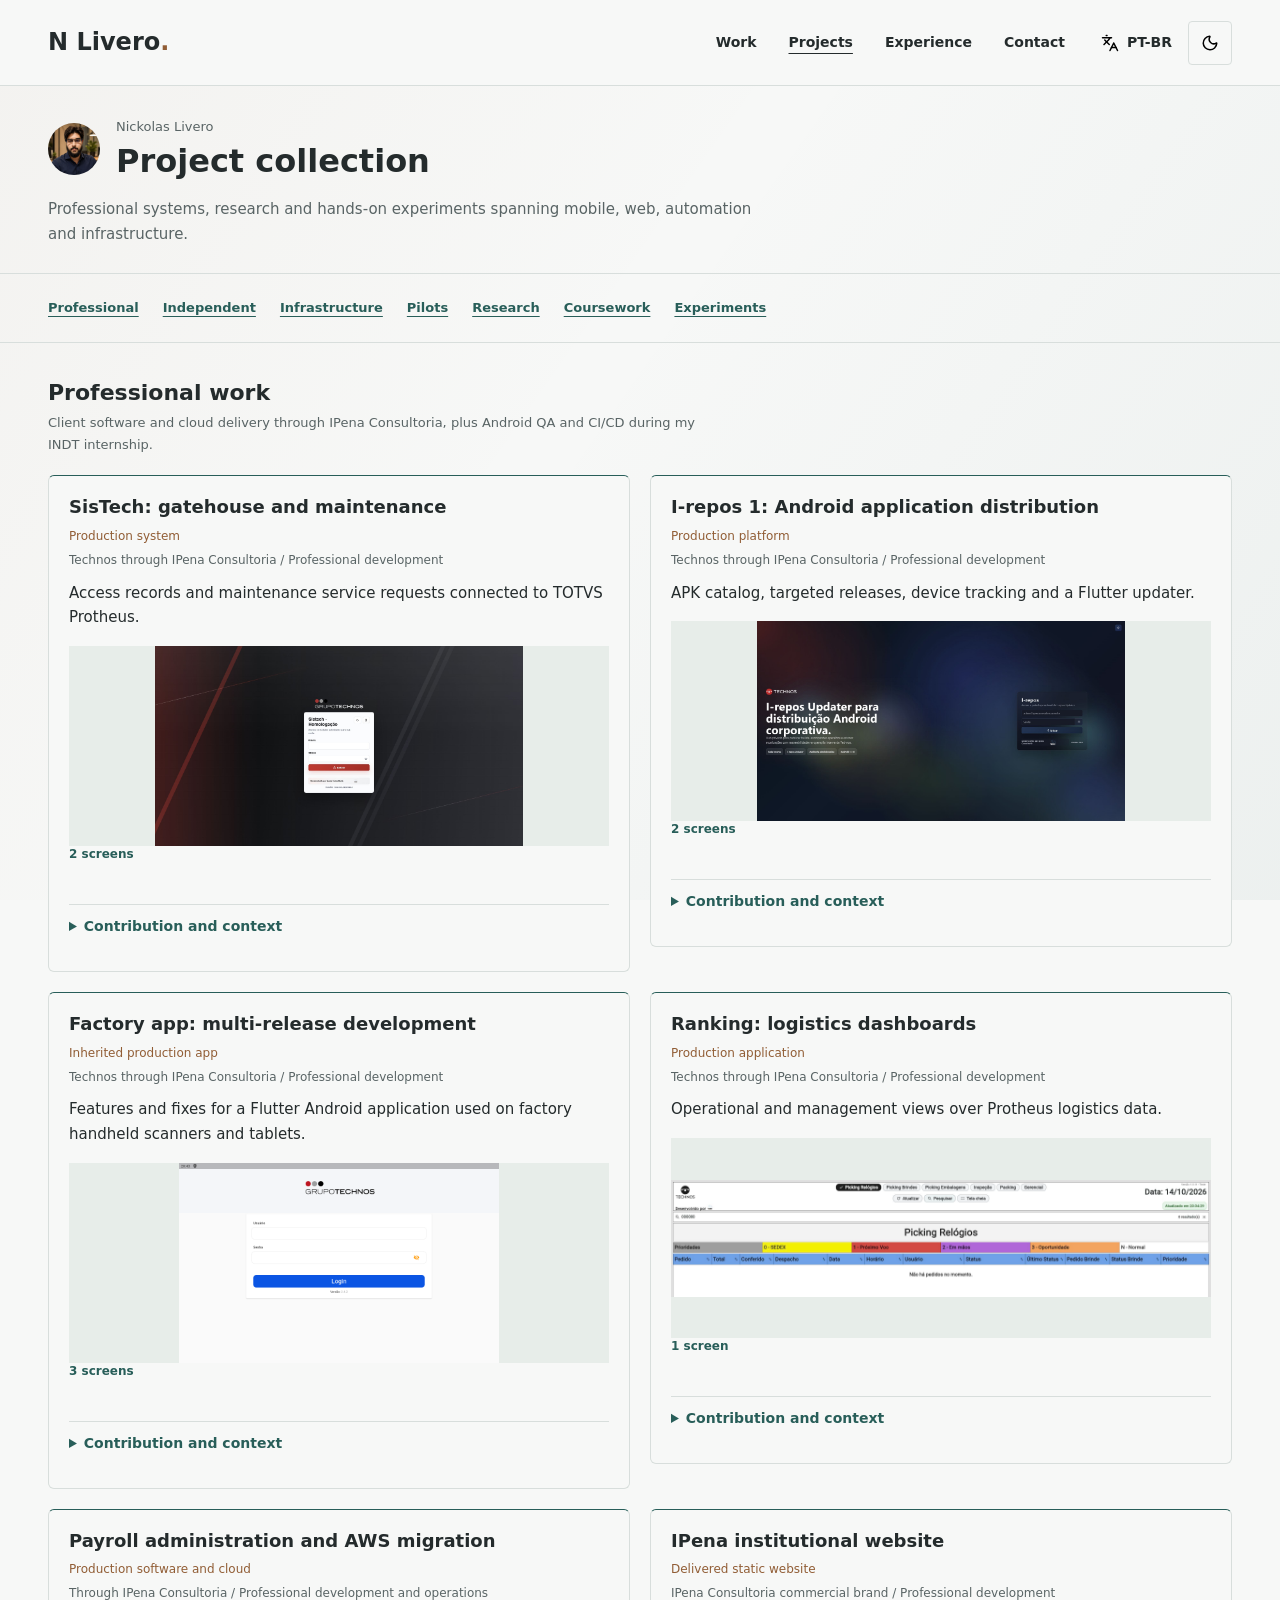
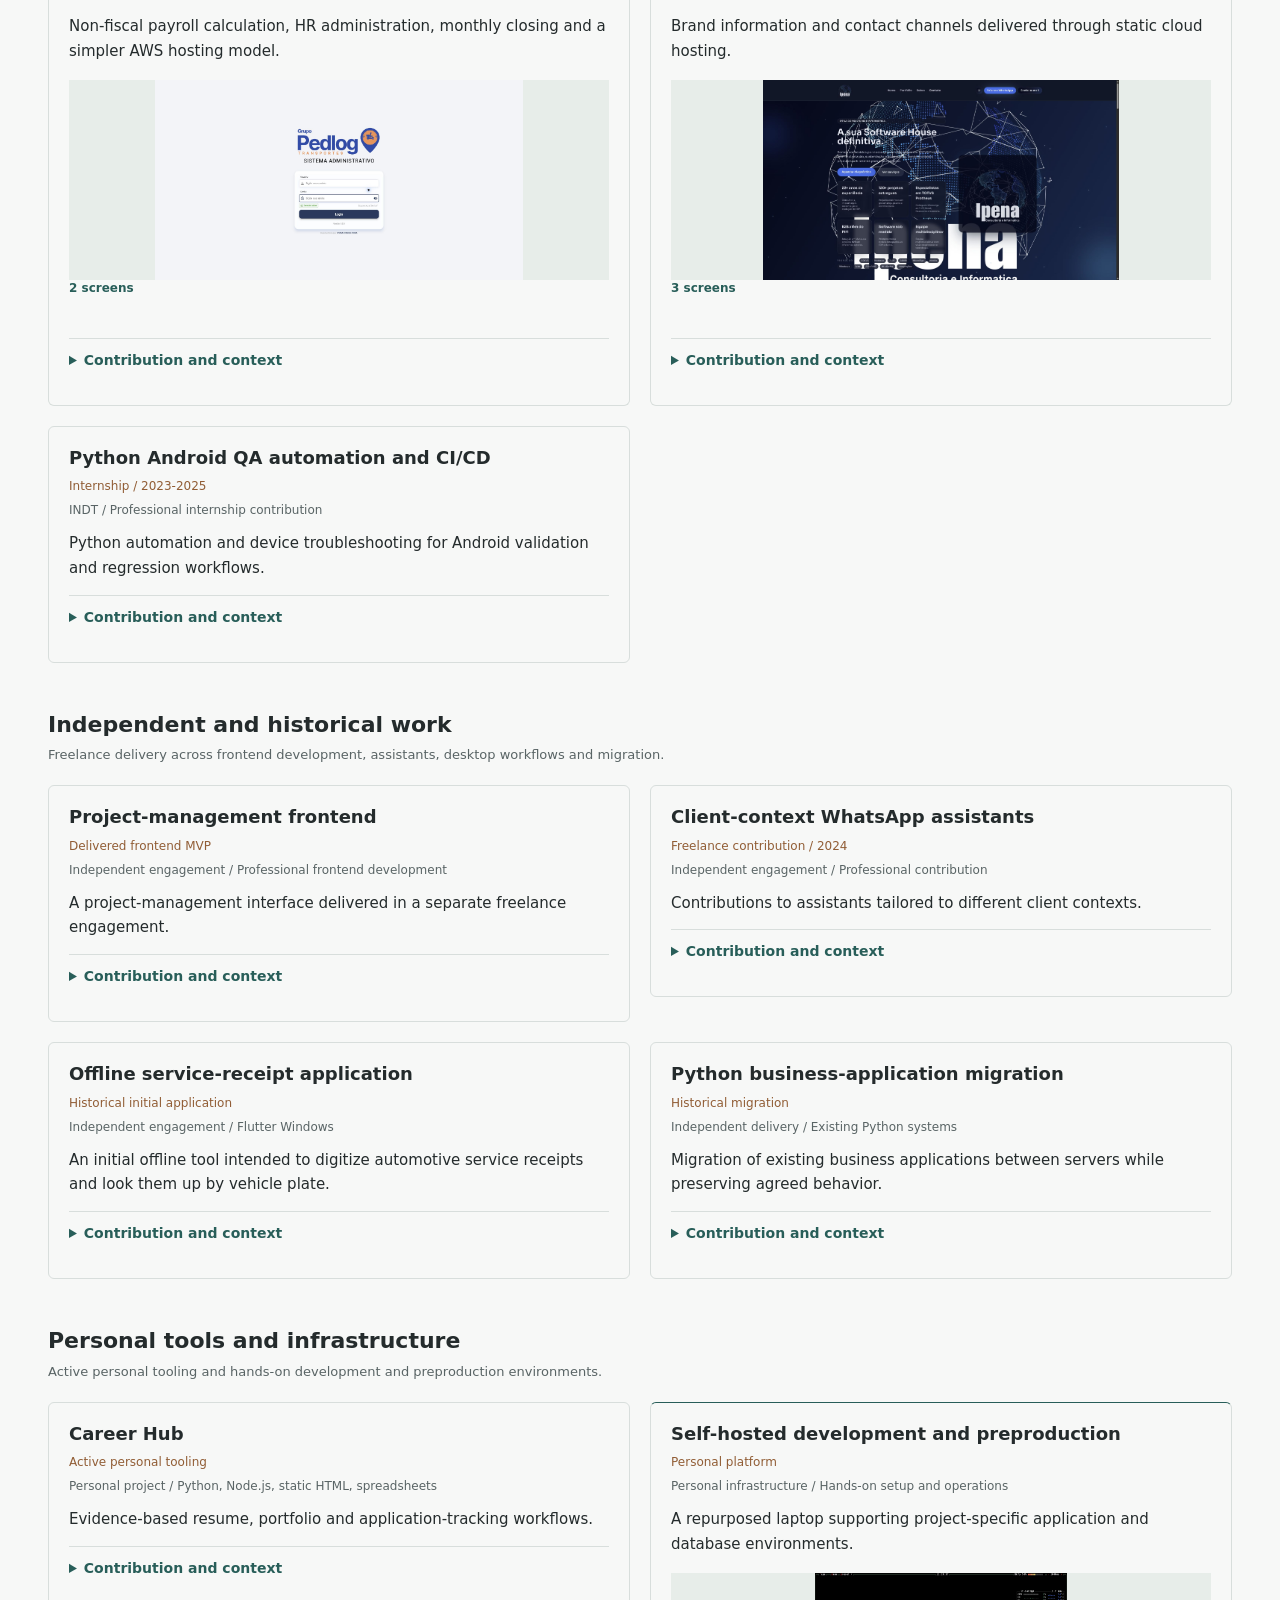
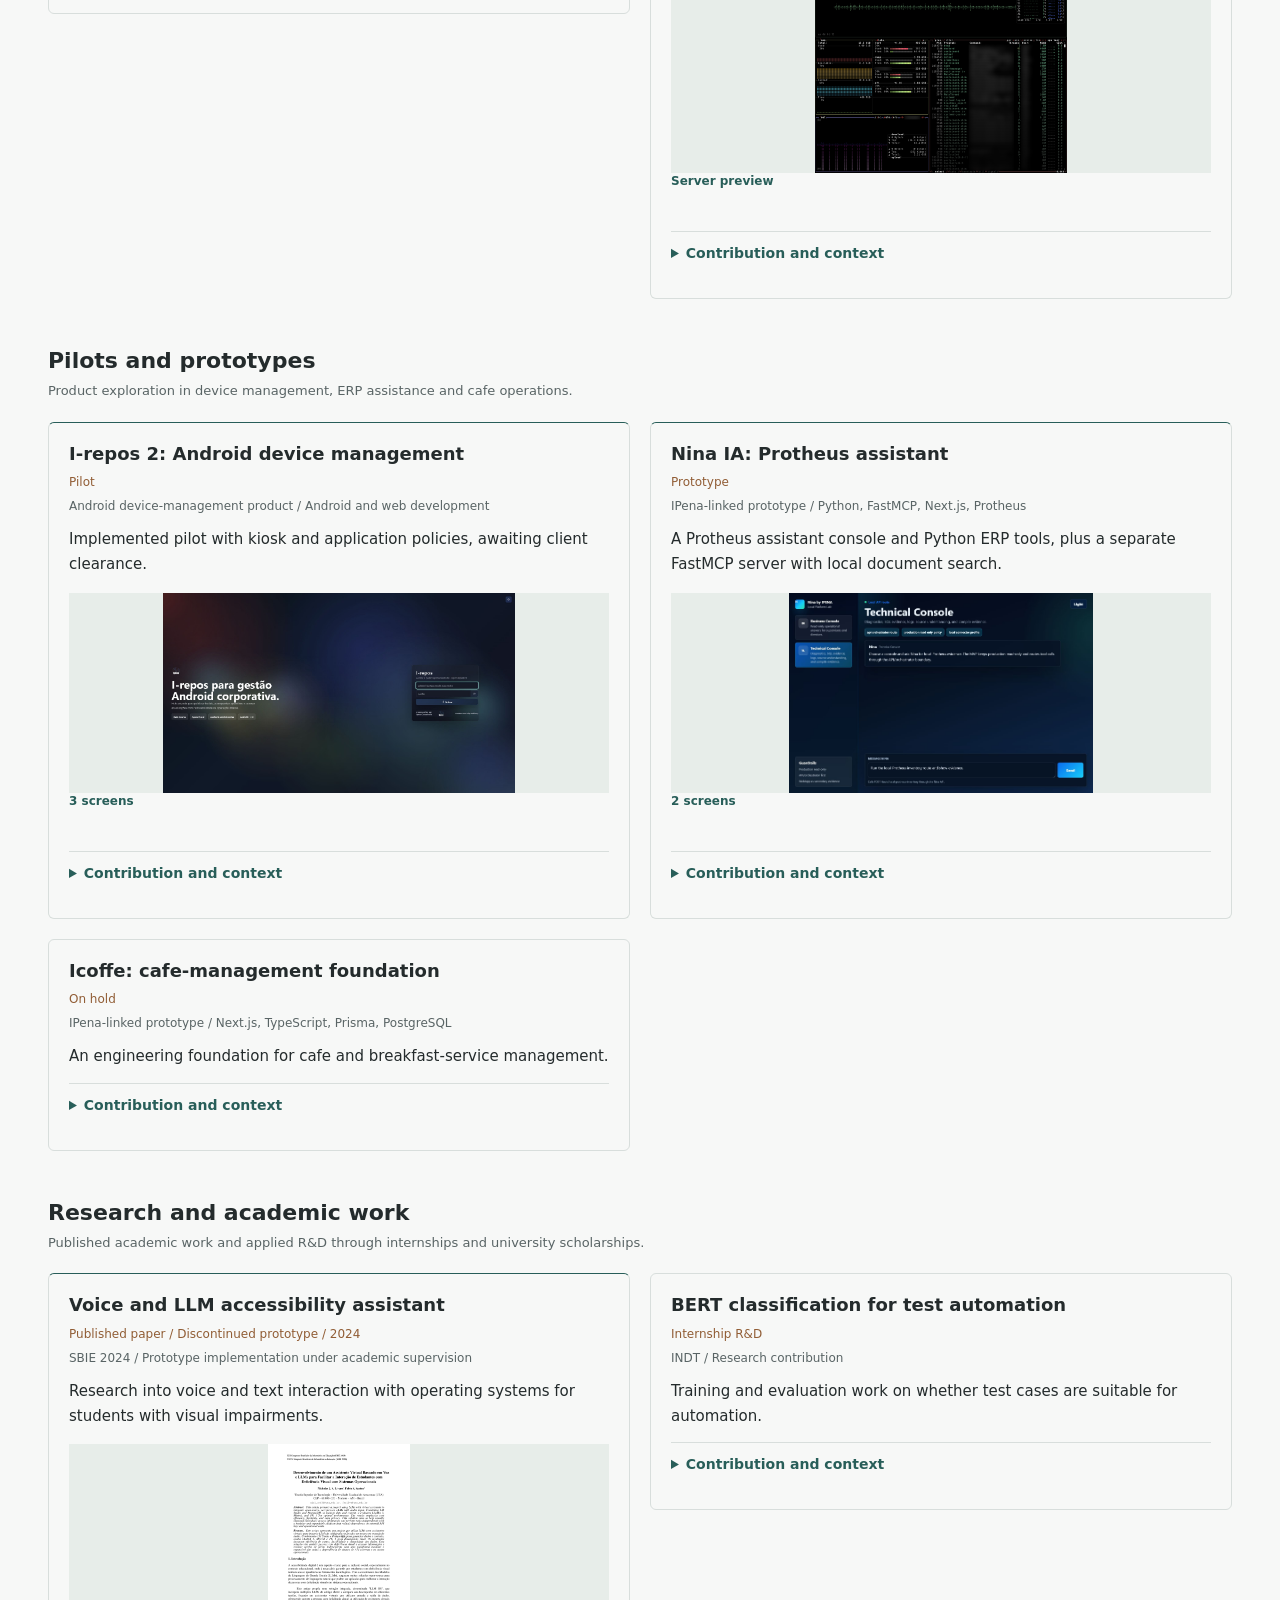
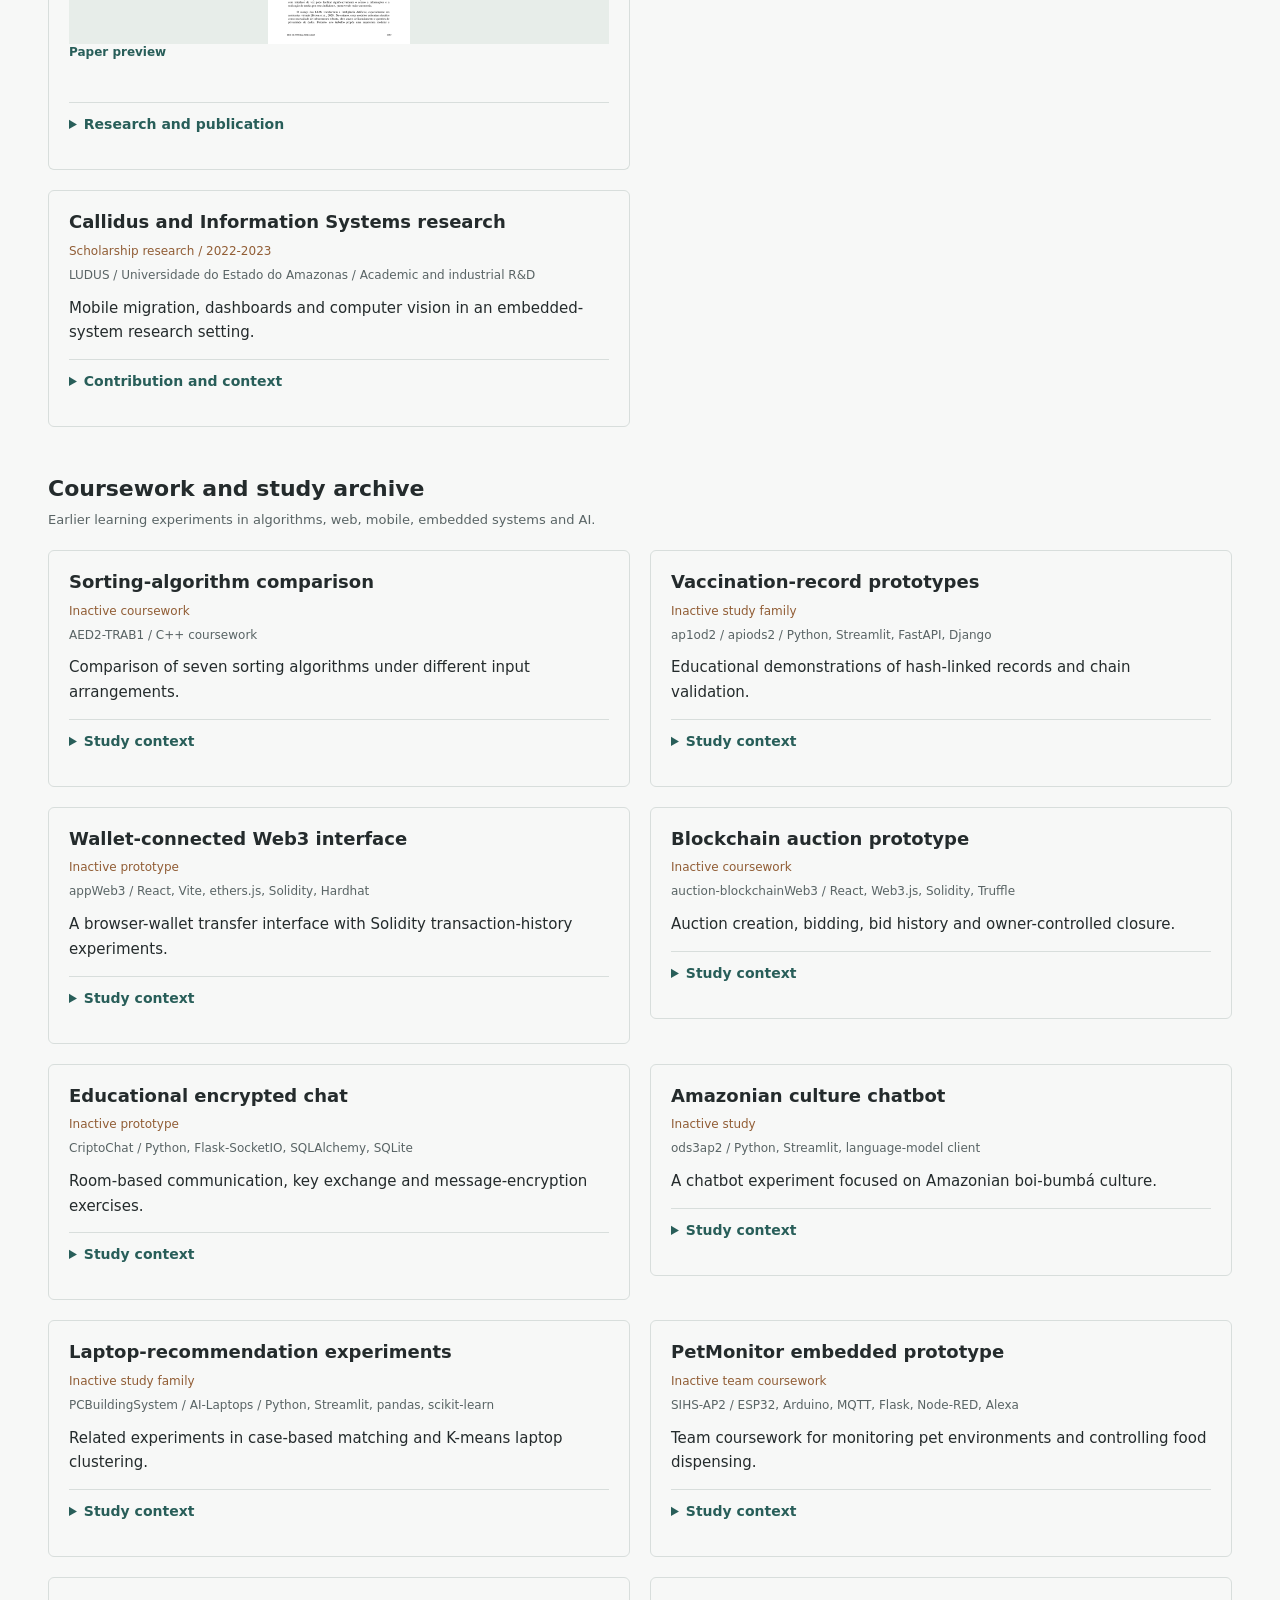
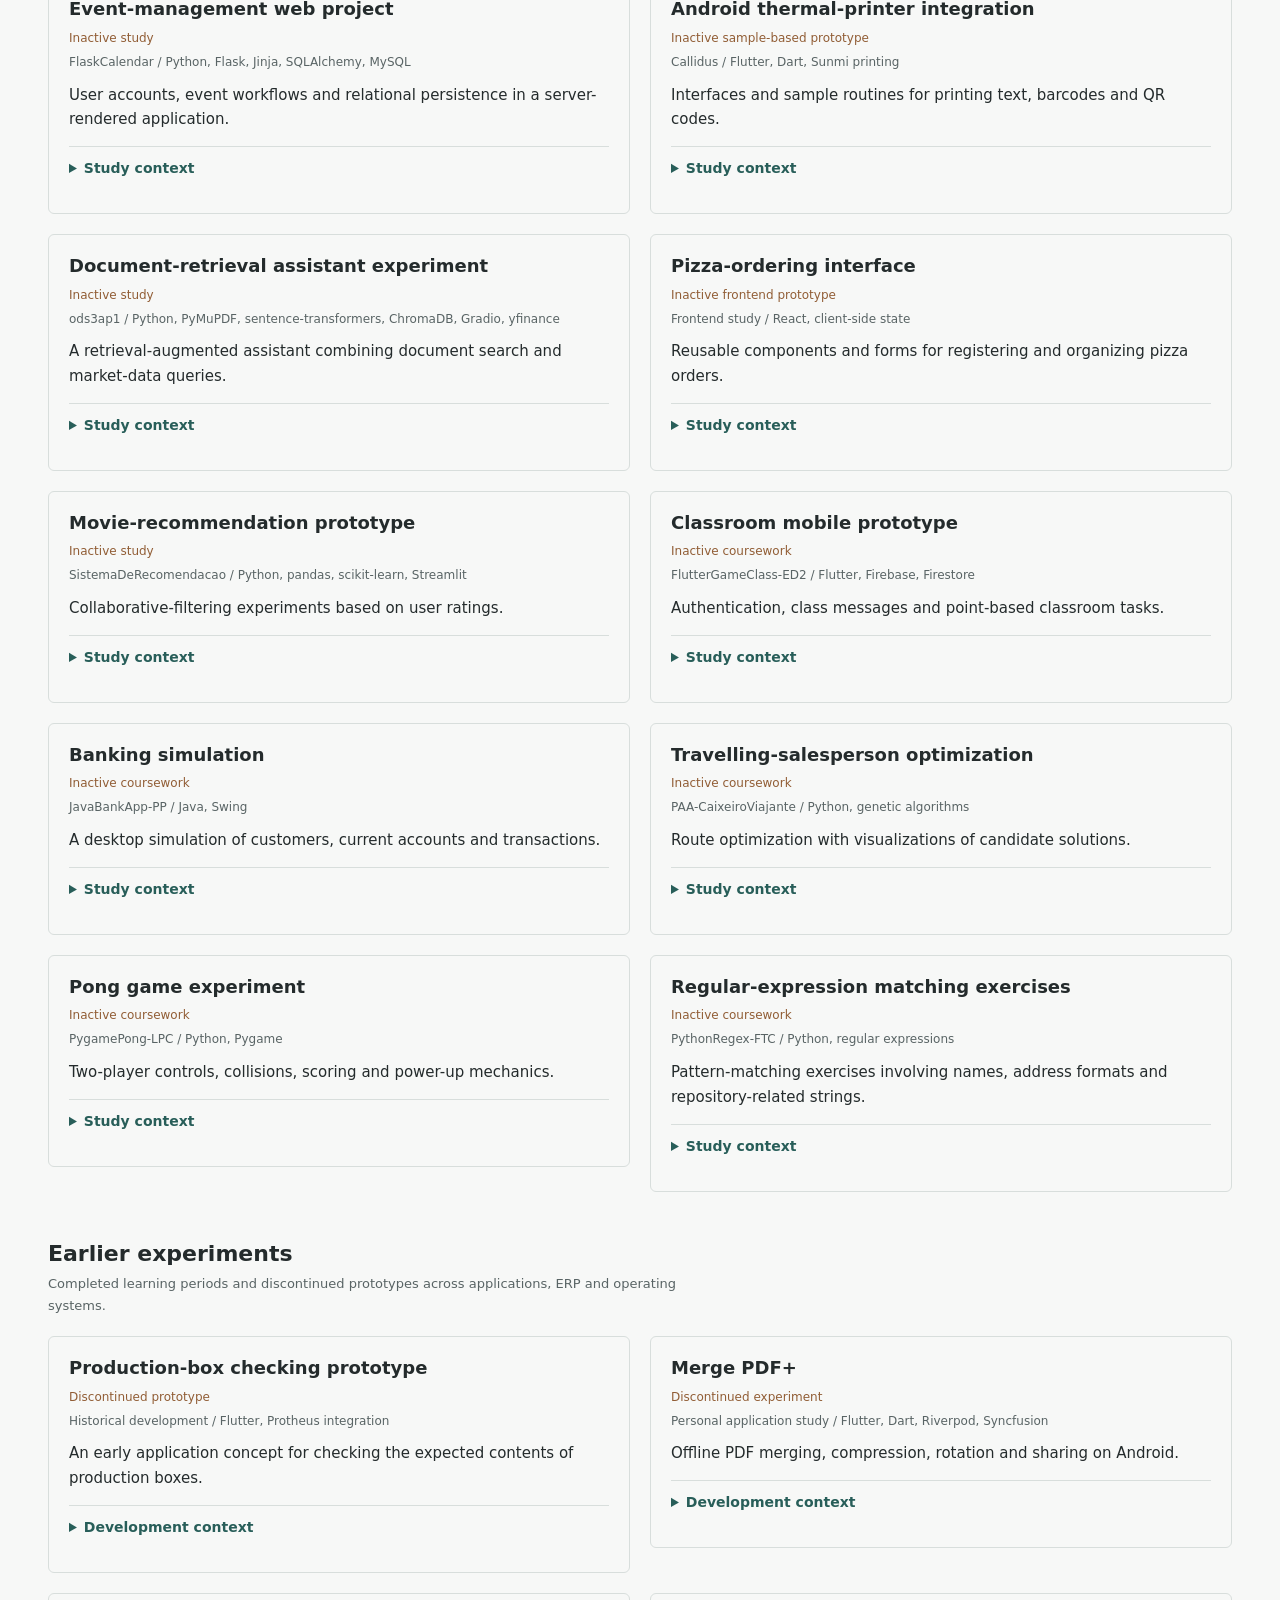
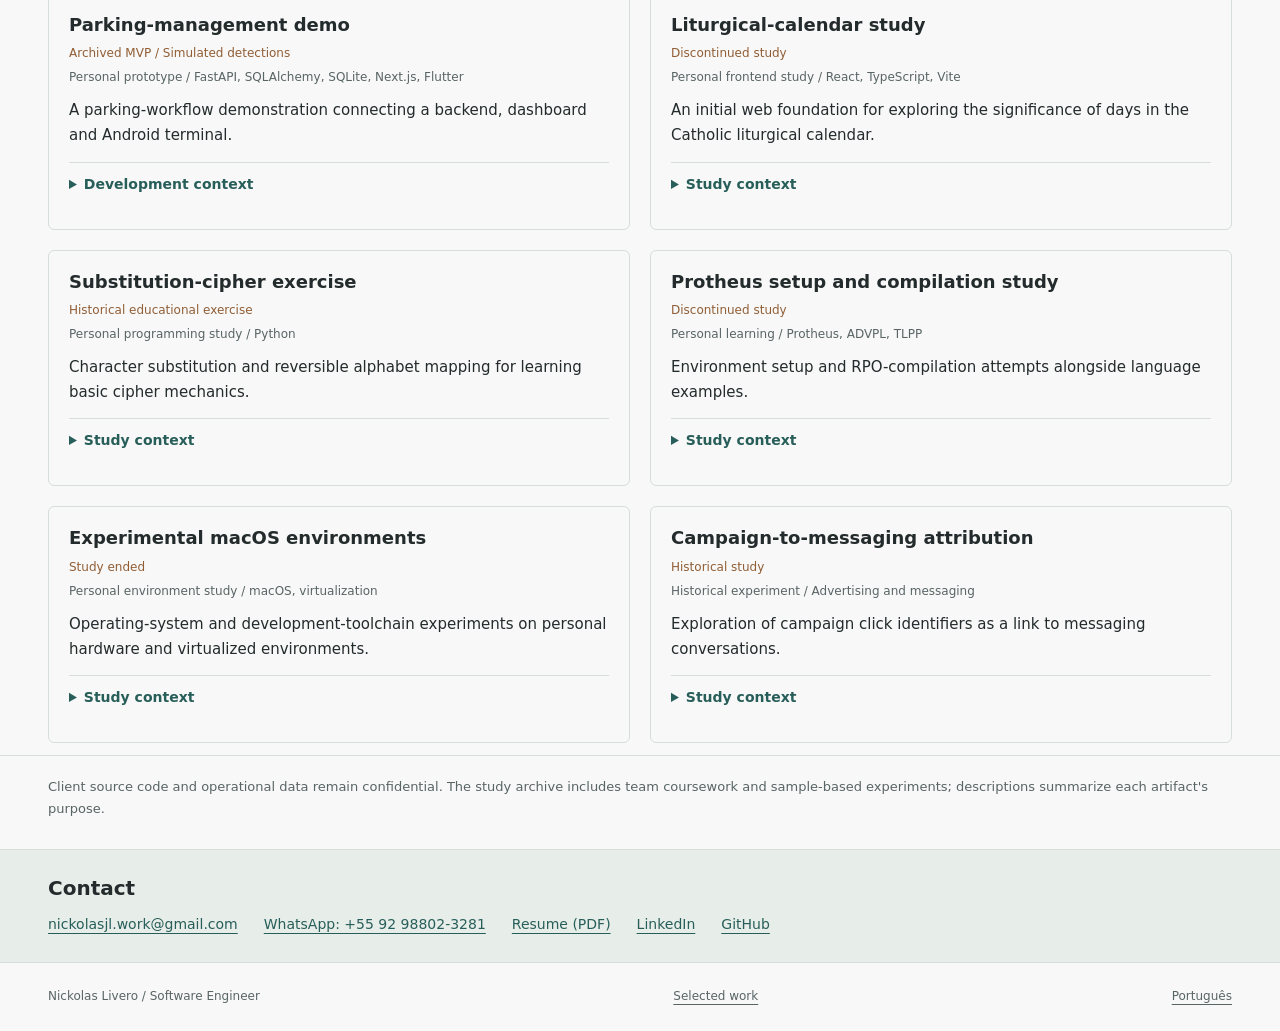
==== commit 086afa8f: "Refine portfolio navigation, evidence and project previews" ====
--- a/projects.html
+++ b/projects.html
@@ -20,22 +20,24 @@
   <link rel="icon" href="assets/favicon-32.png" sizes="32x32">
   <link rel="apple-touch-icon" href="assets/apple-touch-icon.png">
   <link rel="manifest" href="site.webmanifest">
-  <link rel="stylesheet" href="assets/site.css">
-  <link rel="stylesheet" href="assets/projects.css">
-  <script src="assets/site.js" defer></script>
+  <link rel="stylesheet" href="assets/site.css?v=20261015">
+  <link rel="stylesheet" href="assets/projects.css?v=20261015">
+  <script src="assets/site.js?v=20261015" defer></script>
+  <script src="assets/gallery.js?v=20261014" defer></script>
 </head>
 <body class="collection">
   <a class="skip-link" href="#main">Skip to content</a>
   <header class="site-header wrap">
-    <a class="brand" href="index.html" aria-label="Nickolas Livero">NL<span>.</span></a>
+    <a class="brand" href="index.html" aria-label="Nickolas Livero">N Livero<span>.</span></a>
     <nav aria-label="Main navigation">
-      <a href="index.html#work">Selected work</a>
+      <a href="index.html#work">Work</a>
       <a href="projects.html" aria-current="page">Projects</a>
-      <a href="#contact">Contact</a>
+      <a href="index.html#experience">Experience</a>
+      <a href="index.html#contact">Contact</a>
     </nav>
     <div class="header-tools">
-      <a class="language" href="projetos.html" lang="pt-BR">Portugu&ecirc;s</a>
-      <label class="theme-control" hidden><input id="theme-toggle" type="checkbox" role="switch"><span>Dark theme</span></label>
+      <a class="language" href="projetos.html" lang="pt-BR" aria-label="PT-BR: Ler em português" title="Ler em português"><img class="icon" src="assets/icons/languages.svg" width="18" height="18" alt="">PT-BR</a>
+      <button id="theme-toggle" class="icon-button theme-control" type="button" hidden aria-label="Dark theme" aria-pressed="false" data-dark-label="Switch to dark theme" data-light-label="Switch to light theme" title="Switch to dark theme"><img class="icon theme-moon" src="assets/icons/moon.svg" width="18" height="18" alt=""><img class="icon theme-sun" src="assets/icons/sun.svg" width="18" height="18" alt=""></button>
     </div>
   </header>
   <main id="main" tabindex="-1">
@@ -46,75 +48,135 @@
       </div>
       <p class="collection-intro">Professional systems, research and hands-on experiments spanning mobile, web, automation and infrastructure.</p>
     </header>
-    <details class="collection-index wrap">
-      <summary>Project categories</summary>
-      <nav aria-label="Project categories">
-        <ul>
-          <li><a href="#professional">Professional systems</a></li>
-          <li><a href="#independent">Independent &amp; historical work</a></li>
-          <li><a href="#infrastructure">Personal tools &amp; infrastructure</a></li>
-          <li><a href="#pilots">Pilots &amp; prototypes</a></li>
-          <li><a href="#research">Research &amp; academic work</a></li>
-          <li><a href="#academic">Coursework &amp; study archive</a></li>
-          <li><a href="#historical">Earlier experiments</a></li>
-        </ul>
-      </nav>
-    </details>
+    <nav class="collection-index wrap" aria-label="Project categories">
+      <ul>
+        <li><a href="#professional">Professional</a></li>
+        <li><a href="#independent">Independent</a></li>
+        <li><a href="#infrastructure">Infrastructure</a></li>
+        <li><a href="#pilots">Pilots</a></li>
+        <li><a href="#research">Research</a></li>
+        <li><a href="#academic">Coursework</a></li>
+        <li><a href="#historical">Experiments</a></li>
+      </ul>
+    </nav>
 
     <section class="collection-category wrap" id="professional" aria-labelledby="professional-heading">
-      <header><h2 id="professional-heading">Professional systems</h2><p>Industrial software and cloud delivery through the IPena Consultoria partnership.</p></header>
+      <header><h2 id="professional-heading">Professional work</h2><p>Client software and cloud delivery through IPena Consultoria, plus Android QA and CI/CD during my INDT internship.</p></header>
       <article class="project-row" id="sistech">
         <div class="project-heading"><h3>SisTech: gatehouse and maintenance</h3><p class="project-state">Production system</p></div>
         <p class="project-context">Technos through IPena Consultoria / Professional development</p>
         <p class="project-summary">Access records and maintenance service requests connected to TOTVS Protheus.</p>
+        <div class="project-gallery" data-gallery-title="SisTech · Gatehouse &amp; maintenance">
+          <button type="button" class="gallery-trigger" hidden aria-label="2 screens: SisTech" aria-haspopup="dialog" aria-controls="project-gallery-dialog">
+            <img class="project-preview-image" src="assets/previews/gatehouse-login.jpg" width="2304" height="1250" loading="lazy" alt="SisTech sign-in in personal preproduction">
+            <span>2 screens</span>
+          </button>
+          <ul class="gallery-links">
+            <li><a href="assets/previews/gatehouse-login.jpg" data-caption="SisTech sign-in · Personal preproduction (HML), not production metrics">SisTech sign-in (HML)</a></li>
+            <li><a href="assets/previews/gatehouse-overview.jpg" data-caption="Gatehouse overview · Personal preproduction (HML), not production metrics">Gatehouse overview (HML)</a></li>
+          </ul>
+        </div>
         <details><summary>Contribution and context</summary><div class="project-detail">
           <p>Built SisTech from scratch, working directly with the client on requirements and improvements to operational workflows. Next.js/React, ASP.NET Core and PostgreSQL support access records, role-based permissions, audit trails and Protheus service requests. The production system continues to evolve through separate preproduction deliveries, illustrated in the linked captures.</p>
-          <p class="project-links"><a href="assets/previews/gatehouse-overview.jpg">Gatehouse overview (preproduction)</a><a href="assets/previews/gatehouse-login.jpg">Login (preproduction)</a></p>
         </div></details>
       </article>
       <article class="project-row" id="irepos-1">
         <div class="project-heading"><h3>I-repos 1: Android application distribution</h3><p class="project-state">Production platform</p></div>
         <p class="project-context">Technos through IPena Consultoria / Professional development</p>
         <p class="project-summary">APK catalog, targeted releases, device tracking and a Flutter updater.</p>
+        <div class="project-gallery" data-gallery-title="I-repos 1 · Android distribution">
+          <button type="button" class="gallery-trigger" hidden aria-label="2 screens: I-repos 1" aria-haspopup="dialog" aria-controls="project-gallery-dialog">
+            <img class="project-preview-image" src="assets/previews/android-distribution-login.jpg" width="2304" height="1250" loading="lazy" alt="I-repos 1 sign-in in personal preproduction">
+            <span>2 screens</span>
+          </button>
+          <ul class="gallery-links">
+            <li><a href="assets/previews/android-distribution-login.jpg" data-caption="I-repos 1 sign-in · Personal preproduction (HML), not production metrics">I-repos 1 sign-in (HML)</a></li>
+            <li><a href="assets/previews/android-distribution-overview.jpg" data-caption="Distribution overview · Personal preproduction (HML), not production metrics">Distribution overview (HML)</a></li>
+          </ul>
+        </div>
         <details><summary>Contribution and context</summary><div class="project-detail">
           <p>Built the production distribution platform and updater from scratch and maintain their integration. NestJS/Prisma APIs and Next.js administration manage releases, while the Flutter updater verifies SHA-256 integrity and hands installation to Android's installer. I-repos 2 explores device-management capabilities as a separate pilot.</p>
-          <p class="project-links"><a href="assets/previews/android-distribution-overview.jpg">Distribution overview (preproduction)</a><a href="assets/previews/android-distribution-login.jpg">Login (preproduction)</a></p>
         </div></details>
       </article>
       <article class="project-row" id="factory-app">
         <div class="project-heading"><h3>Factory app: multi-release development</h3><p class="project-state">Inherited production app</p></div>
         <p class="project-context">Technos through IPena Consultoria / Professional development</p>
         <p class="project-summary">Features and fixes for a Flutter Android application used on factory handheld scanners and tablets.</p>
+        <div class="project-gallery" data-gallery-title="Factory app · Android">
+          <button type="button" class="gallery-trigger" hidden aria-label="3 screens: factory app" aria-haspopup="dialog" aria-controls="project-gallery-dialog">
+            <img class="project-preview-image" src="assets/previews/factory-app-login.png" width="1920" height="1200" loading="lazy" alt="Factory app candidate sign-in in an Android emulator">
+            <span>3 screens</span>
+          </button>
+          <ul class="gallery-links">
+            <li><a href="assets/previews/factory-app-login.png" data-caption="Factory app sign-in · Candidate 2.4.2 in an emulator">Application login (candidate, emulator)</a></li>
+            <li><a href="assets/previews/factory-app-menu.png" data-caption="Candidate 2.4.2 · Emulator menu, account header cropped; not production acceptance">Routine menu (candidate, emulator)</a></li>
+            <li><a href="assets/previews/factory-app-wms-menu.png" data-caption="Candidate 2.4.2 · Emulator WMS menu, account header cropped; no ERP transaction performed">WMS menu (candidate, emulator)</a></li>
+          </ul>
+        </div>
         <details><summary>Contribution and context</summary><div class="project-detail">
           <p>Delivered substantial features and fixes across multiple releases of an inherited production application. Flutter/Dart work covers Protheus API integrations, barcode workflows and landscape-device usability. The linked captures show candidate interfaces in an Android emulator.</p>
-          <p class="project-links"><a href="assets/previews/factory-app-menu.png">Candidate app menu (emulator)</a><a href="assets/previews/factory-app-wms-menu.png">Candidate WMS menu (emulator)</a><a href="assets/previews/factory-app-login.png">Candidate login (emulator)</a></p>
         </div></details>
       </article>
       <article class="project-row" id="ranking">
         <div class="project-heading"><h3>Ranking: logistics dashboards</h3><p class="project-state">Production application</p></div>
         <p class="project-context">Technos through IPena Consultoria / Professional development</p>
         <p class="project-summary">Operational and management views over Protheus logistics data.</p>
+        <div class="project-gallery" data-gallery-title="Ranking · Logistics dashboard">
+          <button type="button" class="gallery-trigger" hidden aria-label="1 screen: Ranking" aria-haspopup="dialog" aria-controls="project-gallery-dialog">
+            <img class="project-preview-image" src="assets/previews/logistics-dashboard.jpg" width="2304" height="500" loading="lazy" alt="Ranking logistics dashboard with no orders displayed">
+            <span>1 screen</span>
+          </button>
+          <ul class="gallery-links">
+            <li><a href="assets/previews/logistics-dashboard.jpg" data-caption="Personal preproduction (HML) · Filtered query with no orders to protect data; not production metrics">Filtered logistics view (HML)</a></li>
+          </ul>
+        </div>
         <details><summary>Contribution and context</summary><div class="project-detail">
           <p>Built the Flutter Web application and server-side Dart proxy for Protheus logistics data. Shared requests, bounded retries and retention of the last complete dataset preserve context when an upstream refresh fails. The linked capture shows a filtered preproduction view.</p>
-          <p class="project-links"><a href="assets/previews/logistics-dashboard.jpg">Filtered logistics view (preproduction)</a></p>
         </div></details>
       </article>
       <article class="project-row" id="payroll-cloud">
         <div class="project-heading"><h3>Payroll administration and AWS migration</h3><p class="project-state">Production software and cloud</p></div>
         <p class="project-context">Through IPena Consultoria / Professional development and operations</p>
         <p class="project-summary">Non-fiscal payroll calculation, HR administration, monthly closing and a simpler AWS hosting model.</p>
+        <div class="project-gallery" data-gallery-title="ICheck · Payroll administration">
+          <button type="button" class="gallery-trigger" hidden aria-label="2 screens: ICheck" aria-haspopup="dialog" aria-controls="project-gallery-dialog">
+            <img class="project-preview-image" src="assets/previews/payroll-login.jpg" width="2304" height="1250" loading="lazy" alt="ICheck sign-in in preproduction with empty credential fields">
+            <span>2 screens</span>
+          </button>
+          <ul class="gallery-links">
+            <li><a href="assets/previews/payroll-login.jpg" data-caption="ICheck sign-in · HML, empty credential fields">Payroll sign-in (HML)</a></li>
+            <li><a href="assets/previews/payroll-dashboard.jpg" data-caption="ICheck dashboard · HML test database">Payroll dashboard (test data)</a></li>
+          </ul>
+        </div>
         <details><summary>Contribution and context</summary><div class="project-detail">
           <p>Developed and deployed the non-fiscal administration platform from an unfinished baseline using Flutter Web, TypeScript/Express and PostgreSQL, with recurring workflow support. Migrated ECS/EC2/RDS hosting to Lightsail/Docker/PostgreSQL while retaining S3/CloudFront delivery and off-host backups. Performed documented isolated restores and data-parity checks during the migration.</p>
-          <p class="project-links"><a href="assets/previews/payroll-dashboard.jpg">Full dashboard (HML test data)</a><a href="assets/previews/payroll-login.jpg">Login (HML)</a></p>
         </div></details>
       </article>
       <article class="project-row" id="ipena-site">
         <div class="project-heading"><h3>IPena institutional website</h3><p class="project-state">Delivered static website</p></div>
         <p class="project-context">IPena Consultoria commercial brand / Professional development</p>
         <p class="project-summary">Brand information and contact channels delivered through static cloud hosting.</p>
+        <div class="project-gallery" data-gallery-title="IPena · Brand website">
+          <button type="button" class="gallery-trigger" hidden aria-label="3 screens: IPena website" aria-haspopup="dialog" aria-controls="project-gallery-dialog">
+            <img class="project-preview-image" src="assets/previews/ipena-website-hero.jpg" width="1905" height="1072" loading="lazy" alt="Public homepage and hero of the IPena institutional website">
+            <span>3 screens</span>
+          </button>
+          <ul class="gallery-links">
+            <li><a href="assets/previews/ipena-website-hero.jpg" data-caption="IPena institutional website · Public homepage and brand presentation">Website homepage (public)</a></li>
+            <li><a href="assets/previews/ipena-website-services.jpg" data-caption="IPena brand website · Public services section">Website services (public)</a></li>
+            <li><a href="assets/previews/ipena-website-about.jpg" data-caption="IPena institutional website · Public About page and brand content">About IPena (public)</a></li>
+          </ul>
+        </div>
         <details><summary>Contribution and context</summary><div class="project-detail">
           <p>Built the website from scratch and deployed a Next.js/React static export using TypeScript. Configured AWS S3 hosting, CloudFront delivery and Route 53 DNS for the institutional site.</p>
-          <p class="project-links"><a href="assets/previews/ipena-website-services.jpg">Public services-page capture</a></p>
+        </div></details>
+      </article>
+      <article class="project-row" id="android-qa">
+        <div class="project-heading"><h3>Python Android QA automation and CI/CD</h3><p class="project-state">Internship / 2023-2025</p></div>
+        <p class="project-context">INDT / Professional internship contribution</p>
+        <p class="project-summary">Python automation and device troubleshooting for Android validation and regression workflows.</p>
+        <details><summary>Contribution and context</summary><div class="project-detail">
+          <p>Developed Android test cases in Python using pytest and an internal automation framework. Used UI Automator, screen XML hierarchies, widget attributes and navigation-flow analysis, with Android Studio and ADB for device troubleshooting. Configured Jenkins CI/CD test-execution workflows and SSH connections; Cypress and Gerrit also supported QA execution and review.</p>
         </div></details>
       </article>
     </section>
@@ -169,6 +231,15 @@
         <div class="project-heading"><h3>Self-hosted development and preproduction</h3><p class="project-state">Personal platform</p></div>
         <p class="project-context">Personal infrastructure / Hands-on setup and operations</p>
         <p class="project-summary">A repurposed laptop supporting project-specific application and database environments.</p>
+        <div class="project-gallery" data-gallery-title="Self-hosted · Server monitoring">
+          <button type="button" class="gallery-trigger" hidden aria-label="Server preview: btop on the personal development server" aria-haspopup="dialog" aria-controls="project-gallery-dialog">
+            <img class="project-preview-image" src="assets/previews/self-hosted-btop.png" width="1680" height="1329" loading="lazy" alt="Real btop capture of personal server CPU, memory and disk usage; sensitive text blurred">
+            <span>Server preview</span>
+          </button>
+          <ul class="gallery-links">
+            <li><a href="assets/previews/self-hosted-btop.png" data-caption="Real btop capture · Personal development/preproduction server; sensitive text blurred">Server monitoring (btop)</a></li>
+          </ul>
+        </div>
         <details><summary>Contribution and context</summary><div class="project-detail">
           <p>Upgraded an older personal laptop and configured Ubuntu, networking and project-specific Docker Compose runtimes for development and preproduction. Maintain scoped backups, checksum verification and selected isolated PostgreSQL restore exercises, with private SSH administration.</p>
         </div></details>
@@ -178,20 +249,41 @@
     <section class="collection-category wrap" id="pilots" aria-labelledby="pilots-heading">
       <header><h2 id="pilots-heading">Pilots and prototypes</h2><p>Product exploration in device management, ERP assistance and cafe operations.</p></header>
       <article class="project-row" id="irepos-2">
-        <div class="project-heading"><h3>I-repos 2: Android device management</h3><p class="project-state">Non-production pilot</p></div>
-        <p class="project-context">Experimental product / Android and web development</p>
-        <p class="project-summary">Device-management experiments beyond APK distribution, including kiosk and application policies.</p>
-        <details><summary>Contribution and context</summary><div class="project-detail">
-          <p>Developed a non-production device-management pilot, separate from the I-repos 1 distribution platform. A Kotlin Android Device Owner agent and NestJS/Next.js administration explore kiosk and allowlist policies plus temporary view-only screen sessions.</p>
-          <p class="project-links"><a href="assets/previews/android-management-handheld.png">Physical handheld launcher (pilot)</a><a href="assets/previews/android-management-pilot.jpg">Device-management pilot (preproduction)</a><a href="assets/previews/android-management-login.jpg">Pilot login (preproduction)</a></p>
+        <div class="project-heading"><h3>I-repos 2: Android device management</h3><p class="project-state">Pilot</p></div>
+        <p class="project-context">Android device-management product / Android and web development</p>
+        <p class="project-summary">Implemented pilot with kiosk and application policies, awaiting client clearance.</p>
+        <div class="project-gallery" data-gallery-title="I-repos 2 · Device-management pilot">
+          <button type="button" class="gallery-trigger" hidden aria-label="3 screens: I-repos 2 pilot" aria-haspopup="dialog" aria-controls="project-gallery-dialog">
+            <img class="project-preview-image" src="assets/previews/android-management-login.jpg" width="2304" height="1306" loading="lazy" alt="I-repos 2 device-management pilot sign-in in personal preproduction">
+            <span>3 screens</span>
+          </button>
+          <ul class="gallery-links">
+            <li><a href="assets/previews/android-management-login.jpg" data-caption="I-repos 2 pilot sign-in · Personal preproduction (HML), not production metrics">Pilot sign-in (HML)</a></li>
+            <li><a href="assets/previews/android-management-pilot.jpg" data-caption="Device-management pilot · Personal preproduction (HML), not production metrics">Device-management pilot (HML)</a></li>
+            <li><a href="assets/previews/android-management-handheld.png" data-caption="I-repos 2 pilot · Physical Android handheld launcher with permitted applications">Physical handheld launcher (pilot)</a></li>
+          </ul>
+        </div>
+        <details><summary>Contribution and context</summary><div class="project-detail">
+          <p>Developed a device-management pilot, separate from the I-repos 1 distribution platform. A Kotlin Android Device Owner agent and NestJS/Next.js administration implement kiosk and allowlist policies plus temporary view-only screen sessions. Client clearance is pending.</p>
         </div></details>
       </article>
       <article class="project-row" id="erp-assistance">
-        <div class="project-heading"><h3>ERP-assistance tooling</h3><p class="project-state">Paused prototype</p></div>
-        <p class="project-context">IPena-linked prototype / Python, FastMCP, Protheus</p>
-        <p class="project-summary">Local tooling concepts for ERP inventory, diagnosis and assisted development.</p>
-        <details><summary>Contribution and context</summary><div class="project-detail">
-          <p>Explored a Python/FastMCP foundation for local ERP inventory, diagnostic context and knowledge access. The paused prototype also investigated assisted compilation and console workflows.</p>
+        <div class="project-heading"><h3>Nina IA: Protheus assistant</h3><p class="project-state">Prototype</p></div>
+        <p class="project-context">IPena-linked prototype / Python, FastMCP, Next.js, Protheus</p>
+        <p class="project-summary">A Protheus assistant console and Python ERP tools, plus a separate FastMCP server with local document search.</p>
+        <div class="project-gallery" data-gallery-title="Nina IA · Protheus assistant prototype">
+          <button type="button" class="gallery-trigger" hidden aria-label="2 screens: Nina IA prototype" aria-haspopup="dialog" aria-controls="project-gallery-dialog">
+            <img class="project-preview-image" src="assets/previews/nina-technical-console.jpg" width="1366" height="900" loading="lazy" alt="Historical Nina IA technical-console interface with no client records">
+            <span>2 screens</span>
+          </button>
+          <ul class="gallery-links">
+            <li><a href="assets/previews/nina-technical-console.jpg" data-caption="Nina IA prototype · Archived interface; not evidence of tool execution or a production connection">Technical console (prototype)</a></li>
+            <li><a href="assets/previews/nina-mobile-console.jpg" data-caption="Nina IA prototype · Archived mobile interface; not evidence of tool execution or a production connection">Mobile console (prototype)</a></li>
+          </ul>
+        </div>
+        <details><summary>Contribution and context</summary><div class="project-detail">
+          <p>Built a Next.js/TypeScript console with separate business and technical conversations, calling Python tools through an API and worker. Implemented inventory, log analysis, database inspection, source lookup and read-only stock queries. A separate FastMCP server exposes ERP tools and basic local text search. Development is on hold at the prototype stage.</p>
+          <p>Archived screenshots illustrate the prototype interface, not tool execution or a production connection.</p>
         </div></details>
       </article>
       <article class="project-row" id="cafe-management">
@@ -205,24 +297,25 @@
     </section>
 
     <section class="collection-category wrap" id="research" aria-labelledby="research-heading">
-      <header><h2 id="research-heading">Research and academic work</h2><p>Academic publication, Android QA and applied research through internships and scholarships.</p></header>
+      <header><h2 id="research-heading">Research and academic work</h2><p>Published academic work and applied R&amp;D through internships and university scholarships.</p></header>
       <article class="project-row" id="voice-assistant">
-        <div class="project-heading"><h3>Voice and LLM accessibility assistant</h3><p class="project-state">Published research prototype / 2024</p></div>
-        <p class="project-context">SBIE 2024 / Academic coauthorship</p>
+        <div class="project-heading"><h3>Voice and LLM accessibility assistant</h3><p class="project-state">Published paper / Discontinued prototype / 2024</p></div>
+        <p class="project-context">SBIE 2024 / Prototype implementation under academic supervision</p>
         <p class="project-summary">Research into voice and text interaction with operating systems for students with visual impairments.</p>
+        <div class="project-gallery" data-gallery-title="SBIE 2024 · Published paper">
+          <button type="button" class="gallery-trigger" hidden aria-label="Paper preview: first page of the SBIE paper" aria-haspopup="dialog" aria-controls="project-gallery-dialog">
+            <img class="project-preview-image" src="assets/previews/sbie-paper-first-page.jpg" width="1133" height="1600" loading="lazy" alt="First page of the published SBIE 2024 paper, with its original title and author credits">
+            <span>Paper preview</span>
+          </button>
+          <ul class="gallery-links">
+            <li><a href="assets/previews/sbie-paper-first-page.jpg" data-caption="SBIE 2024 paper · First page rendered from the official PDF, original credits preserved">Paper first page</a></li>
+          </ul>
+        </div>
         <details><summary>Research and publication</summary><div class="project-detail">
-          <p>Coauthored the SBIE 2024 paper with Fabio S. Silva on a voice/text LLM research prototype using LM Studio and PostgreSQL. The study explores LLaMA 3, Mistral and Phi 3 for operating-system interaction by students with visual impairments. The publication record and related PAIC prototype source are linked below.</p>
+          <p>Developed the voice/text LLM research prototype using LM Studio and PostgreSQL under academic supervision. The study explores LLaMA 3, Mistral and Phi 3 for operating-system interaction by students with visual impairments. The project is discontinued; its SBIE 2024 publication and related PAIC prototype source remain available.</p>
           <p><cite class="publication-title" lang="pt-BR">Desenvolvimento de um Assistente Virtual Baseado em Voz e LLMs para Facilitar a Intera&ccedil;&atilde;o de Estudantes com Defici&ecirc;ncia Visual com Sistemas Operacionais</cite></p>
           <p class="publication-meta">Nickolas J. S. Livero; Fabio S. Silva. SBIE 2024, Trabalhos em Andamento. Published <time datetime="2024-11-04">4 November 2024</time>, pp. 2987-2998.</p>
           <p class="project-links"><a href="https://doi.org/10.5753/sbie.2024.244662">DOI: 10.5753/sbie.2024.244662</a><a href="https://sol.sbc.org.br/index.php/sbie/article/view/31461">Official SBC record</a><a href="https://github.com/nickolaslivero/PAIC">PAIC prototype repository</a></p>
-        </div></details>
-      </article>
-      <article class="project-row" id="android-qa">
-        <div class="project-heading"><h3>Android QA automation</h3><p class="project-state">Internship / 2023-2025</p></div>
-        <p class="project-context">INDT / Professional internship contribution</p>
-        <p class="project-summary">Python automation and device troubleshooting for Android validation and regression workflows.</p>
-        <details><summary>Contribution and context</summary><div class="project-detail">
-          <p>Developed UI Automator tests from screen XML hierarchies and widget attributes, with Android Studio and ADB for physical-device troubleshooting. Used Python, pytest, Cypress, Gerrit and Jenkins in QA execution and review workflows.</p>
         </div></details>
       </article>
       <article class="project-row" id="bert-qa">
@@ -230,15 +323,15 @@
         <p class="project-context">INDT / Research contribution</p>
         <p class="project-summary">Training and evaluation work on whether test cases are suitable for automation.</p>
         <details><summary>Contribution and context</summary><div class="project-detail">
-          <p>Contributed to Python-based training, fine-tuning and evaluation of BERT classifiers for test-case automation suitability. Supported dataset-based experiments alongside separate generative AI exploration in the internship R&amp;D setting.</p>
+          <p>Contributed to dataset preparation and normalization, training, fine-tuning and evaluation of BERT classifiers for test-case automation suitability using Python, PyTorch, scikit-learn and Transformers. Supported dataset-based experiments alongside separate generative AI exploration in the internship R&amp;D setting.</p>
         </div></details>
       </article>
       <article class="project-row" id="embedded-research">
-        <div class="project-heading"><h3>Embedded-system and industrial-monitoring prototypes</h3><p class="project-state">Scholarship research / 2022-2023</p></div>
-        <p class="project-context">LUDUS / UEA / Academic and industrial R&amp;D</p>
+        <div class="project-heading"><h3>Callidus and Information Systems research</h3><p class="project-state">Scholarship research / 2022-2023</p></div>
+        <p class="project-context">LUDUS / Universidade do Estado do Amazonas / Academic and industrial R&amp;D</p>
         <p class="project-summary">Mobile migration, dashboards and computer vision in an embedded-system research setting.</p>
         <details><summary>Contribution and context</summary><div class="project-detail">
-          <p>Worked on migration of legacy Java Android workflows to Flutter/Dart research prototypes. Built React dashboards integrated with Python computer-vision modules and contributed to data processing, classification and model validation during the LUDUS/UEA scholarship.</p>
+          <p>Worked on Callidus and other Information Systems projects within LUDUS, UEA's R&amp;D hub. Contributions included legacy Java Android code, Flutter/Dart migration prototypes and React dashboards, plus Python/OpenCV computer vision, dataset processing, classification and model validation in industrial research.</p>
         </div></details>
       </article>
     </section>
@@ -415,6 +508,28 @@
       </div></div>
     </section>
   </main>
+  <dialog id="project-gallery-dialog" aria-labelledby="gallery-title">
+    <header class="gallery-heading">
+      <h2 id="gallery-title"></h2>
+      <div class="gallery-controls">
+        <a id="gallery-original" class="icon-button" target="_blank" rel="noopener" title="Open full-size image" aria-label="Open full-size image"><img class="icon" src="assets/icons/zoom-in.svg" width="20" height="20" alt=""></a>
+        <button id="gallery-close" type="button" class="icon-button" title="Close gallery" aria-label="Close gallery"><img class="icon" src="assets/icons/x.svg" width="20" height="20" alt=""></button>
+      </div>
+    </header>
+    <div class="gallery-stage">
+      <img id="gallery-image" hidden alt="">
+      <p id="gallery-error" hidden role="alert">The image could not be loaded.</p>
+    </div>
+    <div class="gallery-footer">
+      <p id="gallery-caption"></p>
+      <div class="gallery-navigation">
+        <button id="gallery-prev" type="button" class="icon-button" disabled title="Previous image" aria-label="Previous image"><img class="icon" src="assets/icons/chevron-left.svg" width="20" height="20" alt=""></button>
+        <p id="gallery-count"></p>
+        <button id="gallery-next" type="button" class="icon-button" disabled title="Next image" aria-label="Next image"><img class="icon" src="assets/icons/chevron-right.svg" width="20" height="20" alt=""></button>
+      </div>
+    </div>
+    <p id="gallery-status" class="sr-only" role="status" aria-live="polite" aria-atomic="true"></p>
+  </dialog>
   <footer class="wrap site-footer"><p>Nickolas Livero / Software Engineer</p><a href="index.html">Selected work</a><a href="projetos.html" lang="pt-BR">Portugu&ecirc;s</a></footer>
 </body>
 </html>
--- a/assets/site.css
+++ b/assets/site.css
@@ -10,6 +10,9 @@
   --brand: #915d35;
   --contact: #242829;
   --contact-text: #f7f8f7;
+  --wash-warm: rgb(145 93 53 / 4%);
+  --wash-green: rgb(40 94 89 / 5%);
+  --header-height: 86px;
 }
 html[data-theme="dark"] {
   color-scheme: dark;
@@ -21,14 +24,16 @@
   --accent-hover: #d5e5de;
   --surface: #293234;
   --brand: #ddb894;
+  --wash-warm: rgb(173 119 76 / 6%);
+  --wash-green: rgb(72 125 99 / 8%);
 }
 * { box-sizing: border-box; }
-html { scroll-behavior: smooth; scroll-padding-top: 24px; }
-body { margin: 0; background: var(--bg); color: var(--text); font: 1rem/1.65 system-ui, -apple-system, "Segoe UI", sans-serif; letter-spacing: 0; }
+html { scroll-behavior: smooth; scroll-padding-top: calc(var(--header-height) + 16px); }
+body { margin: 0; background: linear-gradient(125deg, var(--wash-warm), transparent 45%, var(--wash-green)), var(--bg); background-attachment: fixed; color: var(--text); font: 1rem/1.65 system-ui, -apple-system, "Segoe UI", sans-serif; letter-spacing: 0; }
 a { color: var(--accent); text-underline-offset: 4px; }
 a:hover { color: var(--accent-hover); }
 a, button, input { -webkit-tap-highlight-color: transparent; }
-:focus-visible { outline: 3px solid var(--brand); outline-offset: 5px; }
+:focus-visible { outline: 3px solid var(--brand); outline-offset: 5px; scroll-margin-top: calc(var(--header-height) + 16px); }
 img { display: block; max-width: 100%; }
 .sr-only { position: absolute; width: 1px; height: 1px; margin: -1px; padding: 0; overflow: hidden; clip-path: inset(50%); white-space: nowrap; border: 0; }
 h1, h2, h3, h4, p { margin: 0; }
@@ -38,19 +43,21 @@
 h3 { font-size: 1.4375rem; }
 h4 { font-size: 1.125rem; }
 .wrap { max-width: 1280px; margin: 0 auto; padding-left: 48px; padding-right: 48px; }
-.skip-link { position: absolute; top: 10px; left: 12px; z-index: 2; transform: translateY(-160%); background: var(--bg); padding: 8px; }
+.skip-link { position: fixed; top: 10px; left: 12px; z-index: 20; transform: translateY(-160%); background: var(--bg); padding: 8px; }
 .skip-link:focus { transform: none; }
-.site-header { min-height: 86px; display: flex; gap: 28px; align-items: center; justify-content: space-between; border-bottom: 1px solid var(--rule); }
-.brand { font-size: 1.625rem; font-weight: 750; color: var(--text); text-decoration: none; }
+.site-header { position: sticky; top: 0; z-index: 10; min-height: 86px; display: flex; gap: 28px; align-items: center; justify-content: space-between; background: var(--bg); border-bottom: 1px solid var(--rule); }
+.brand { font-size: 1.5rem; font-weight: 750; color: var(--text); text-decoration: none; white-space: nowrap; }
 .brand span, .company h2 span { color: var(--brand); }
 .site-header nav { display: flex; flex-wrap: wrap; gap: 24px; margin-left: auto; }
-.site-header nav a, .language { color: var(--text); text-decoration: none; font-size: 0.875rem; font-weight: 600; }
+.site-header nav a, .language { display: inline-flex; align-items: center; justify-content: center; min-height: 44px; min-width: 44px; padding: 8px 4px; color: var(--text); text-decoration: none; font-size: 0.875rem; font-weight: 600; }
 .site-header nav a:hover, .language:hover { text-decoration: underline; }
-.header-tools { display: flex; align-items: center; flex-wrap: wrap; gap: 20px; }
-.theme-control { font-size: 0.75rem; color: var(--muted); cursor: pointer; display: inline-flex; align-items: center; gap: 6px; }
-.theme-control[hidden] { display: none; }
-.theme-control input { margin: 0; width: 16px; height: 16px; accent-color: var(--accent); cursor: pointer; }
-.intro { background: #242829 url("office-background.png") center / cover no-repeat; color: #f7f8f7; }
+.language { gap: 8px; white-space: nowrap; }
+.header-tools { display: flex; align-items: center; gap: 12px; }
+.header-tools .icon { width: 18px; height: 18px; }
+.theme-control .theme-sun { display: none; }
+html[data-theme="dark"] .theme-control .theme-moon { display: none; }
+html[data-theme="dark"] .theme-control .theme-sun { display: block; }
+.intro { background: #242829 url("office-background.webp") center / cover no-repeat; color: #f7f8f7; }
 .hero-content { display: flex; align-items: center; min-height: 536px; padding-top: 44px; padding-bottom: 44px; }
 .hero-copy { width: 56%; margin-left: auto; }
 .identity { display: flex; align-items: center; gap: 18px; margin-bottom: 24px; }
@@ -68,6 +75,8 @@
 .button { display: inline-flex; min-height: 44px; align-items: center; gap: 12px; justify-content: center; border: 1px solid var(--rule); border-radius: 4px; padding: 8px 18px; text-decoration: none; font-size: 0.875rem; font-weight: 600; }
 .button.primary { color: var(--bg); background: var(--accent); border-color: var(--accent); }
 .button.primary:hover { background: var(--accent-hover); border-color: var(--accent-hover); }
+.button-icon { width: 18px; height: 18px; flex: 0 0 18px; }
+.intro .button-icon { filter: invert(1); }
 .intro .button { color: #f7f8f7; border-color: #a7b7af; }
 .intro .button:hover { background: #3a4744; }
 .intro .button.primary { background: #c5d5c8; border-color: #c5d5c8; color: #202627; }
@@ -118,14 +127,17 @@
 body:has(#project-gallery-dialog[open]) { overflow: hidden; }
 .more-work { border-top: 1px solid var(--rule); padding-top: 26px; }
 .more-work > h3 { font-size: 1.1875rem; margin-bottom: 24px; }
-.work-grid { display: grid; grid-template-columns: repeat(3, minmax(0, 1fr)); gap: 30px; }
+.work-grid { display: grid; grid-template-columns: repeat(2, minmax(0, 1fr)); gap: 30px; }
 .work-grid h4 { margin-bottom: 12px; }
 .work-grid article > p:last-child { font-size: 0.875rem; color: var(--muted); }
 .confidential { font-size: 0.75rem; color: var(--muted); margin-top: 30px; }
-.research-highlight { border-top: 1px solid var(--rule); margin-top: 30px; padding-top: 26px; max-width: 860px; }
+.research-highlight { display: grid; grid-template-columns: minmax(0, 1fr) 260px; gap: 40px; border-top: 1px solid var(--rule); margin-top: 30px; padding-top: 26px; }
 .research-highlight h3 { margin-bottom: 12px; }
-.research-highlight > p:not(.case-kind) { font-size: 0.9375rem; }
+.research-highlight > div > p:not(.case-kind):not(.case-stack) { font-size: 0.9375rem; }
 .research-highlight .research-meta { color: var(--muted); margin-top: 12px; margin-bottom: 12px; }
+.research-highlight > .case-tools { grid-column: auto; }
+.research-highlight .gallery-trigger { grid-template-rows: 160px 36px; }
+.research-highlight .gallery-trigger img { height: 160px; }
 .collection-link { margin-top: 26px; }
 .company-band { background: var(--surface); border-top: 1px solid var(--rule); border-bottom: 1px solid var(--rule); }
 .company { display: grid; grid-template-columns: 1fr 1fr; gap: 50px; padding-top: 44px; padding-bottom: 44px; }
@@ -139,7 +151,8 @@
 .timeline time, .timeline-period { font-size: 0.8125rem; color: var(--muted); padding-top: 3px; }
 .timeline h3 { font-size: 1.1875rem; margin-bottom: 6px; }
 .position { font-size: 0.875rem; font-weight: 600; margin-bottom: 8px; }
-.timeline li > div > p:last-child { font-size: 0.875rem; color: var(--muted); }
+.timeline li > div > p:not(.position) { font-size: 0.875rem; color: var(--muted); }
+.timeline li > div > p:not(.position) + p { margin-top: 8px; }
 .toolkit { border-top: 1px solid var(--rule); margin-top: 20px; padding-top: 30px; }
 .toolkit h3 { font-size: 1.25rem; margin-bottom: 22px; }
 .toolkit > div { display: grid; grid-template-columns: 210px minmax(0, 1fr); gap: 30px; margin-bottom: 14px; }
@@ -168,11 +181,11 @@
   .hero-content { min-height: 460px; }
 }
 @media (max-width: 800px) {
+  :root { --header-height: 120px; }
   .wrap { padding-left: 24px; padding-right: 24px; }
   .site-header { gap: 18px; flex-wrap: wrap; padding-top: 16px; padding-bottom: 16px; }
   .site-header nav { gap: 16px; }
   .header-tools { gap: 12px; }
-  .theme-control span { max-width: 76px; line-height: 1.3; }
   .hero-content { padding-top: 36px; padding-bottom: 36px; }
   h1 { font-size: 2.375rem; }
   .role { font-size: 1.375rem; }
@@ -182,6 +195,7 @@
   .case-tools { grid-column: 2; padding-top: 14px; }
   .case-stack { line-height: 1.6; }
   .work-grid { grid-template-columns: 1fr; gap: 24px; }
+  .research-highlight { grid-template-columns: minmax(0, 1fr); gap: 16px; }
   .company { gap: 30px; }
   .timeline li, .toolkit > div { grid-template-columns: 160px minmax(0, 1fr); gap: 22px; }
   .contact { gap: 24px; }
@@ -190,9 +204,10 @@
   .wrap { padding-left: 20px; padding-right: 20px; }
   .intro { background-position: 85% center; }
   .site-header .brand { margin-right: auto; }
-  .site-header nav { width: 100%; order: 3; margin-left: 0; justify-content: space-between; gap: 12px; }
-  .header-tools { gap: 16px; }
-  .theme-control span { max-width: none; font-size: 0.75rem; }
+  .brand { font-size: 1.375rem; }
+  .site-header nav { width: 100%; order: 3; margin-left: 0; justify-content: space-between; gap: 4px; }
+  .site-header nav a { font-size: 0.8125rem; }
+  .header-tools { gap: 8px; }
   .hero-content { min-height: 0; padding-top: 24px; padding-bottom: 24px; }
   .identity { margin-bottom: 12px; }
   .intro-actions { margin-top: 16px; }
@@ -223,8 +238,14 @@
   #project-gallery-dialog { width: calc(100% - 16px); max-height: calc(100dvh - 16px); padding: 12px; }
   .gallery-heading { gap: 12px; }
   .gallery-heading h2 { font-size: 1rem; }
-  .gallery-stage { height: min(55dvh, 480px); min-height: 0; }
+  .gallery-stage { height: auto; min-height: 160px; }
+  #gallery-image { height: auto; max-height: min(55dvh, 480px); }
   .gallery-footer { flex-direction: column; align-items: stretch; gap: 12px; }
   .gallery-navigation { justify-content: center; }
 }
+@media (max-width: 360px) {
+  .intro-actions { gap: 6px; }
+  .intro-actions .button { gap: 6px; padding: 8px 4px; font-size: 0.75rem; }
+  .intro-actions .button.primary { flex-basis: 100%; }
+}
 @media (prefers-reduced-motion: reduce) { html { scroll-behavior: auto; } }
--- a/assets/projects.css
+++ b/assets/projects.css
@@ -6,27 +6,34 @@
 .collection-name { font-size: 0.8125rem; color: var(--muted); margin-bottom: 4px; }
 .collection-header h1 { font-size: 2rem; }
 .collection-intro { max-width: 76ch; color: var(--muted); font-size: 0.9375rem; }
-.collection-index { border-top: 1px solid var(--rule); border-bottom: 1px solid var(--rule); }
-.collection-index > summary { padding: 14px 0; font-size: 0.875rem; font-weight: 600; cursor: pointer; }
-.collection-index > nav { padding-bottom: 14px; }
+.collection-index { padding-top: 12px; padding-bottom: 12px; border-top: 1px solid var(--rule); border-bottom: 1px solid var(--rule); }
 .collection-index ul { display: flex; flex-wrap: wrap; gap: 8px 24px; list-style: none; margin: 0; padding: 0; }
-.collection-index a { display: inline-block; padding: 6px 0; font-size: 0.8125rem; font-weight: 600; }
-.collection-category { padding-top: 30px; padding-bottom: 12px; }
-.collection-category > header { margin-bottom: 18px; }
+.collection-index li { min-width: 0; }
+.collection-index a { display: flex; align-items: center; min-height: 44px; padding: 6px 0; font-size: 0.8125rem; font-weight: 600; overflow-wrap: anywhere; }
+.collection-category { display: grid; grid-template-columns: repeat(2, minmax(0, 1fr)); align-items: start; gap: 20px; padding-top: 36px; padding-bottom: 12px; }
+.collection-category > header { grid-column: 1 / -1; min-width: 0; }
 .collection-category h2 { font-size: 1.375rem; margin-bottom: 6px; }
 .collection-category > header p { max-width: 80ch; color: var(--muted); font-size: 0.8125rem; }
-.project-row { padding: 20px 0; border-top: 1px solid var(--rule); scroll-margin-top: 24px; }
-.project-heading { display: grid; grid-template-columns: minmax(0, 1fr) auto; align-items: baseline; gap: 8px 24px; }
+.project-row { min-width: 0; padding: 20px; border: 1px solid var(--rule); border-radius: 6px; background: var(--bg); scroll-margin-top: 24px; overflow-wrap: anywhere; }
+.project-row:has(> .project-gallery) { border-top-color: var(--accent); }
+.project-row:target { border-color: var(--brand); }
+.project-heading { display: grid; grid-template-columns: minmax(0, 1fr); gap: 8px; }
 .project-heading h3 { font-size: 1.125rem; }
-.project-state { max-width: 25ch; font-size: 0.75rem; line-height: 1.5; color: var(--brand); text-align: right; }
+.project-state { font-size: 0.75rem; line-height: 1.5; color: var(--brand); }
 .project-context { margin-top: 6px; color: var(--muted); font-size: 0.75rem; }
-.project-summary { max-width: 95ch; margin-top: 8px; font-size: 0.9375rem; }
-.project-row details { margin-top: 8px; font-size: 0.875rem; }
-.project-row summary { width: fit-content; max-width: 100%; padding: 8px 0; color: var(--accent); cursor: pointer; font-weight: 600; }
+.project-summary { margin-top: 10px; font-size: 0.9375rem; }
+.project-row > .project-gallery { min-width: 0; margin-top: 16px; }
+.project-row > .project-gallery .gallery-trigger { max-width: none; grid-template-rows: auto minmax(44px, auto); border: 0; border-radius: 0; background: transparent; }
+.project-row > .project-gallery .gallery-trigger img { width: 100%; height: auto; max-height: 200px; aspect-ratio: 16 / 9; object-fit: contain; border: 0; }
+.project-row > .project-gallery .gallery-trigger > span { padding: 0; }
+.project-row > .project-gallery .gallery-links { overflow-wrap: anywhere; }
+.project-row details { min-width: 0; margin-top: 14px; padding-top: 2px; border-top: 1px solid var(--rule); font-size: 0.875rem; }
+.project-row summary { width: fit-content; max-width: 100%; min-height: 44px; padding: 8px 0; color: var(--accent); cursor: pointer; font-weight: 600; }
 .project-row summary:hover { color: var(--accent-hover); }
-.project-detail { max-width: 95ch; min-width: 0; margin-top: 4px; padding: 6px 0 6px 16px; border-left: 2px solid var(--rule); overflow-wrap: anywhere; }
+.project-detail { min-width: 0; margin-top: 4px; padding: 6px 0 6px 12px; border-left: 2px solid var(--rule); overflow-wrap: anywhere; }
 .project-detail p + p { margin-top: 10px; }
 .project-links { display: flex; flex-wrap: wrap; gap: 8px 20px; font-size: 0.8125rem; }
+.project-links a { min-width: 0; max-width: 100%; overflow-wrap: anywhere; }
 .publication-title { font-style: normal; }
 .publication-meta { color: var(--muted); font-size: 0.8125rem; }
 .collection-note { padding-top: 20px; padding-bottom: 30px; border-top: 1px solid var(--rule); color: var(--muted); font-size: 0.8125rem; }
@@ -34,15 +41,17 @@
 .collection-contact h2 { font-size: 1.25rem; margin-bottom: 12px; }
 .collection-contact-links { display: flex; flex-wrap: wrap; gap: 10px 26px; font-size: 0.875rem; overflow-wrap: anywhere; }
 .collection .site-footer { flex-wrap: wrap; }
+@media (max-width: 800px) {
+  .collection-category { grid-template-columns: minmax(0, 1fr); }
+}
 @media (max-width: 540px) {
   .collection-header { padding-top: 24px; padding-bottom: 20px; }
   .collection-header h1 { font-size: 1.75rem; }
   .collection-identity { align-items: flex-start; gap: 12px; }
   .collection-portrait { width: 44px; height: 44px; flex-basis: 44px; }
   .collection-index ul { gap: 4px 18px; }
-  .collection-category { padding-top: 24px; }
-  .project-heading { grid-template-columns: minmax(0, 1fr); gap: 6px; }
-  .project-state { max-width: none; text-align: left; }
-  .project-detail { padding-left: 12px; }
+  .collection-category { gap: 16px; padding-top: 28px; }
+  .project-row { padding: 16px; }
+  .project-heading { gap: 6px; }
   .collection-contact-links { flex-direction: column; align-items: flex-start; }
 }
